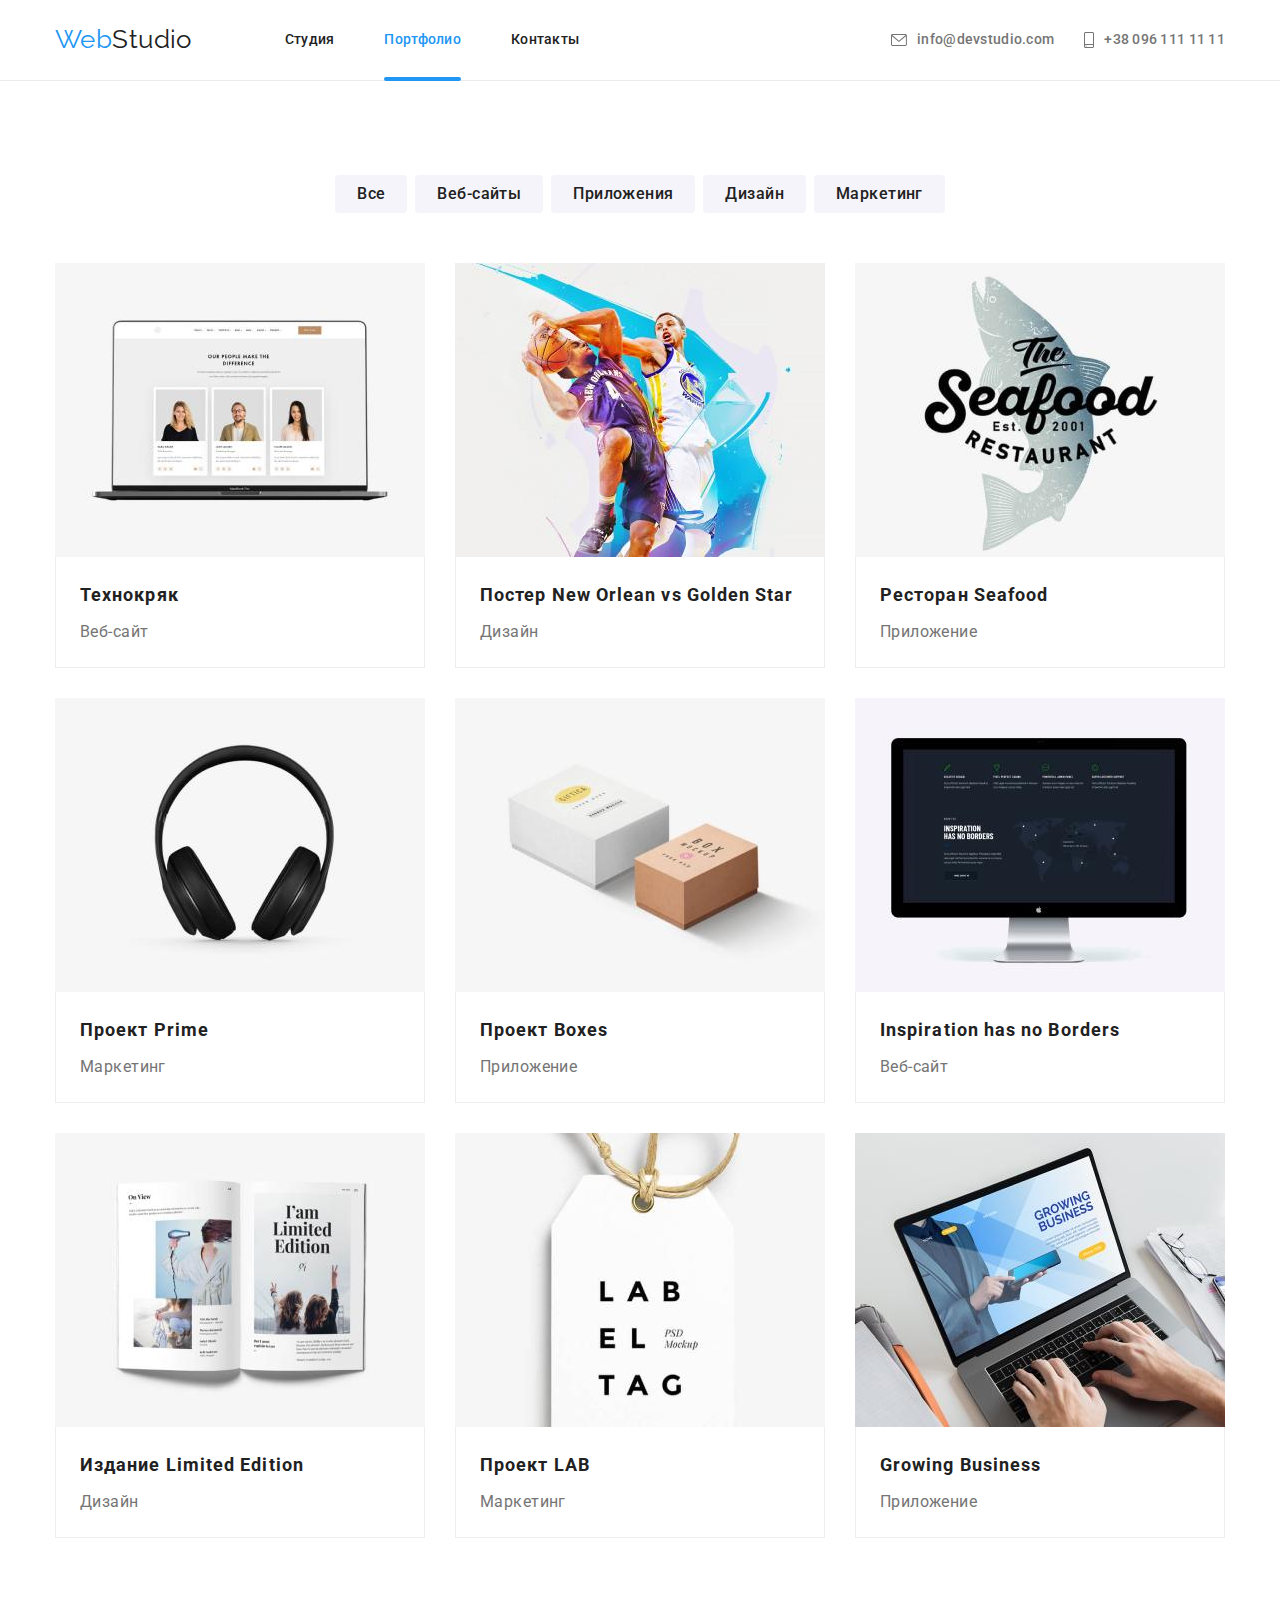
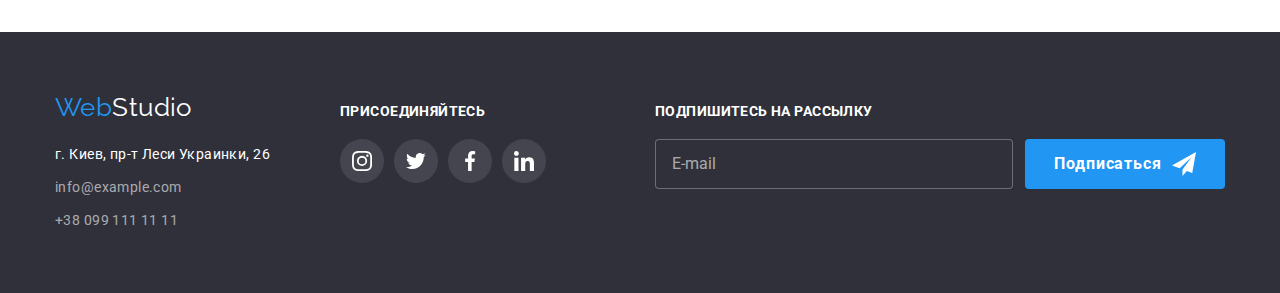
==== portfolio.html @ 488ecf68 "додає файли" ====
<!DOCTYPE html>
<html lang="ru">
<head>
	<meta charset="UTF-8">
	<meta http-equiv="X-UA-Compatible" content="IE=edge">
	<meta name="viewport" content="width=device-width, initial-scale=1.0">
	<title>Портфолио</title>
	<link rel="preconnect" href="https://fonts.gstatic.com">
	<link href="https://fonts.googleapis.com/css2?family=Raleway:wght@700&family=Roboto:wght@400;500;700;900&display=swap"
		rel="stylesheet">
	<link rel="stylesheet" href="https://cdnjs.cloudflare.com/ajax/libs/modern-normalize/1.0.0/modern-normalize.min.css">
	<link rel="stylesheet" href="css/main.min.css">
</head>
<body>
	<!--Хедер-->
	<header class="page-header">
		<div class="page-header__content container">
			<nav class="site-nav">
				<a class="logo site-nav__logo" href="./index.html"><span class="logo--accent">Web</span>Studio</a>
				<ul class="site-nav__list">
					<li class="site-nav__list-item">
						<a class="page-header__link  site-nav__link " href="./index.html">Студия</a>
					</li>
					<li class="site-nav__list-item">
						<a class="page-header__link  site-nav__link site-nav__link--current" href="./portfolio.html">Портфолио</a>
					</li>
					<li class="site-nav__list-item">
						<a class="page-header__link  site-nav__link" href="#">Контакты</a>
					</li>
				</ul>
			</nav>
			<ul class="auth-nav">
				<li class="auth-nav__item">
					<a class="page-header__link auth-nav__link" href="mailto:info@devstudio.com">
						<svg class="icon auth-nav__icon" width="16" height="12">
							<use href="./img/icons.svg#icon-envelope"></use>
						</svg>
						info@devstudio.com
					</a>
				</li>
				<li class="auth-nav__item">
					<a class="page-header__link auth-nav__link" href="tel:+380961111111">
						<svg class="icon auth-nav__icon" width="10" height="16">
							<use href="./img/icons.svg#icon-smartphone"></use>
						</svg>
						+38 096 111 11 11</a>
				</li>
			</ul>
		</div>
	</header>
	<!--Основной контент-->
	<main >
		<section class="portfolio-section section ">
			<div class="portfolio-section__content container">
				<h1 class="visually-hidden">Портфолио</h1>
				<h2 class="visually-hidden">Список проектов</h2>
				<!--Фильтры Портфолио-->
				<ul class="filters-list">
					<li class="filters-list__item"><button class="button filters-list__button" type="button">Все</button></li>
					<li class="filters-list__item"><button class="button filters-list__button" type="button">Веб-сайты</button></li>
					<li class="filters-list__item"><button class="button filters-list__button" type="button">Приложения</button></li>
					<li class="filters-list__item"><button class="button filters-list__button" type="button">Дизайн</button></li>
					<li class="filters-list__item"><button class="button filters-list__button" type="button">Маркетинг</button></li>
				</ul>
				<!--Список проектов-->
				<ul class="section__list projects-list">
					<li class="section__list-item projects-list__item">
						<a class="projects-list__link" href="#">
							<div class="projects-list__thumb">
								<p class="projects-list__description is-hidden ">
									Технокряк это современная площадка распространения коронавируса. Компании используют эту платформу для цифрового
									шпионажа и атак на защищённые сервера конкурентов.
								</p>
								<img src="img/project1.jpg" alt="Веб-сайт Технокряк" width="370">
							</div>
							<div class="projects-list__content">
								<h3 class="projects-list__title">Технокряк</h3>
								<p class="projects-list__text">Веб-сайт</p>
							</div>
						</a>
					</li>
					<li class="section__list-item projects-list__item">
						<a class="projects-list__link" href="#">
							<div class="projects-list__thumb">
								<p class="projects-list__description is-hidden">
									Технокряк это современная площадка распространения коронавируса. Компании используют эту платформу для цифрового
									шпионажа и атак на защищённые сервера конкурентов.
								</p>
								<img src="img/project2.jpg" alt="Постер New Orlean vs Golden Star" width="370">
							</div>
							<div class="projects-list__content">
								<h3 class="projects-list__title">Постер New Orlean vs Golden Star</h3>
								<p class="projects-list__text">Дизайн</p>
							</div>
						</a>
					</li>
					<li class="section__list-item projects-list__item">
						<a class="projects-list__link" href="#">
							<div class="projects-list__thumb">
								<p class="projects-list__description is-hidden">
									Технокряк это современная площадка распространения коронавируса. Компании используют эту платформу для цифрового
									шпионажа и атак на защищённые сервера конкурентов.
								</p>
								<img src="img/project3.jpg" alt="Приложение Ресторан Seafood" width="370">
							</div>
							<div class="projects-list__content">
								<h3 class="projects-list__title">Ресторан Seafood</h3>
								<p class="projects-list__text">Приложение</p>
							</div>
						</a>
					</li>
					<li class="section__list-item projects-list__item">
						<a class="projects-list__link" href="#">
							<div class="projects-list__thumb">
								<p class="projects-list__description is-hidden">
									Технокряк это современная площадка распространения коронавируса. Компании используют эту платформу для цифрового
									шпионажа и атак на защищённые сервера конкурентов.
								</p>
								<img src="img/project4.jpg" alt="Проект Prime" width="370">
							</div>
							<div class="projects-list__content">
								<h3 class="projects-list__title">Проект Prime</h3>
								<p class="projects-list__text">Маркетинг</p>
							</div>
						</a>
					</li>
					<li class="section__list-item projects-list__item">
						<a class="projects-list__link" href="#">
							<div class="projects-list__thumb">
								<p class="projects-list__description is-hidden">
									Технокряк это современная площадка распространения коронавируса. Компании используют эту платформу для цифрового
									шпионажа и атак на защищённые сервера конкурентов.
								</p>
								<img src="img/project5.jpg" alt="Проект Boxes" width="370">
							</div>
							<div class="projects-list__content">
								<h3 class="projects-list__title">Проект Boxes</h3>
								<p class="projects-list__text">Приложение</p>
							</div>
						</a>
					</li>
					<li class="section__list-item projects-list__item">
						<a class="projects-list__link" href="#">
							<div class="projects-list__thumb">
								<p class="projects-list__description is-hidden">
									Технокряк это современная площадка распространения коронавируса. Компании используют эту платформу для цифрового
									шпионажа и атак на защищённые сервера конкурентов.
								</p>
								<img src="img/project6.jpg" alt="Веб-сайт Inspiration has no Borders" width="370">
							</div>
							<div class="projects-list__content">
								<h3 class="projects-list__title">Inspiration has no Borders</h3>
								<p class="projects-list__text">Веб-сайт</p>
							</div>
						</a>
					</li>
					<li class="section__list-item projects-list__item">
						<a class="projects-list__link" href="#">
							<div class="projects-list__thumb">
								<p class="projects-list__description is-hidden">
									Технокряк это современная площадка распространения коронавируса. Компании используют эту платформу для цифрового
									шпионажа и атак на защищённые сервера конкурентов.
								</p>
								<img src="img/project7.jpg" alt="Издание Limited Edition" width="370">
							</div>
							<div class="projects-list__content">
								<h3 class="projects-list__title">Издание Limited Edition</h3>
								<p class="projects-list__text">Дизайн</p>
							</div>
						</a>
					</li>
					<li class="section__list-item projects-list__item">
						<a class="projects-list__link" href="#">
							<div class="projects-list__thumb">
								<p class="projects-list__description is-hidden">
									Технокряк это современная площадка распространения коронавируса. Компании используют эту платформу для цифрового
									шпионажа и атак на защищённые сервера конкурентов.
								</p>
								<img src="img/project8.jpg" alt="Проект LAB" width="370">
							</div>
							<div class="projects-list__content">
								<h3 class="projects-list__title">Проект LAB</h3>
								<p class="projects-list__text">Маркетинг</p>
							</div>
						</a>
					</li>
					<li class="section__list-item projects-list__item">
						<a class="projects-list__link" href="#">
							<div class="projects-list__thumb">
								<p class="projects-list__description is-hidden">
									Технокряк это современная площадка распространения коронавируса. Компании используют эту платформу для цифрового
									шпионажа и атак на защищённые сервера конкурентов.
								</p>
								<img src="img/project9.jpg" alt="Приложение Growing Business" width="370">
							</div>
							<div class="projects-list__content">
								<h3 class="projects-list__title">Growing Business</h3>
								<p class="projects-list__text">Приложение</p>
							</div>
						</a>
					</li>
				</ul>
			</div>
		</section>
	</main>
	<!--Футер-->
	<footer class="page-footer ">
		<div class="page-footer__content container">
			<div class="page-footer__contacts">
				<a class="logo page-footer__logo" href="./index.html"><span class="logo--accent">Web</span>Studio</a>
				<address class="address">
					<ul class="address__list">
						<li class="address__list-item"><a class="page-footer__link address__link"
								href="https://goo.gl/maps/2V8yb2ejKsfxSLG17" target="_blank" rel="noreferrer noopener">г. Киев, пр-т Леси
								Украинки, 26</a> </li>
						<li class="address__list-item">
							<a class="page-footer__link" href="mailto:info@example.com">info@example.com</a>
						</li>
						<li class="address__list-item">
							<a class="page-footer__link" href="tel:+380991111111">+38 099 111 11 11</a>
						</li>
					</ul>
				</address>
			</div>
			<div class=" page-footer__accounts">
				<p class="page-footer__accounts-text">присоединяйтесь</p>
				<ul class="page-footer__accounts-list accounts-list">
					<li class="accounts-list__item"><a class="link accounts-list__link page-footer__accounts-link" href="#">
							<svg class="icon" width="20" height="20">
								<use href="./img/icons.svg#icon-instagram"></use>
							</svg>
						</a></li>
					<li class="accounts-list__item"><a class="link accounts-list__link page-footer__accounts-link" href="#">
							<svg class="icon" width="20" height="20">
								<use href="./img/icons.svg#icon-twitter"></use>
							</svg>
						</a></li>
					<li class="accounts-list__item"><a class="link accounts-list__link page-footer__accounts-link" href="#">
							<svg class="icon" width="20" height="20">
								<use href="./img/icons.svg#icon-facebook"></use>
							</svg>
						</a></li>
					<li class="accounts-list__item"><a class="link accounts-list__link page-footer__accounts-link" href="#">
							<svg class="icon" width="20" height="20">
								<use href="./img/icons.svg#icon-linkedin"></use>
							</svg>
						</a></li>
				</ul>
			</div>
	
			<form class="page-footer__form form-subscription">
				<p class="form-subscription__text">Подпишитесь на рассылку</p>
				<div class="form-subscription__thumb">
					<label class="form-subscription__label">
						<input type="email" class="form-subscription__input" name="email" placeholder="E-mail">
					</label>
					<button class="button button-primary form-subscription__button" type="submit">Подписаться
						<svg class="form-subscription__icon" width="24" height="24">
							<use href="./img/icons.svg#icon-send"></use>
						</svg>
					</button>
				</div>
			</form>
	
		</div>
	</footer>
</body>
</html>
---- css/main.min.css ----
h1,h2,h3,h4,h5,h6,ul,p{margin:0;padding:0}a{text-decoration:none}ul{list-style:none}body{background-color:#fff;font-family:"Roboto",sans-serif;font-size:14px;color:#757575;letter-spacing:0.03em}img{display:block;max-width:100%;height:auto}.visually-hidden{position:absolute;width:1px;height:1px;margin:-1px;border:0;padding:0;white-space:nowrap;-webkit-clip-path:inset(100%);clip-path:inset(100%);clip:rect(0 0 0 0);overflow:hidden}.is-hidden{visibility:hidden;opacity:0;pointer-events:none}.container{width:1200px;margin-right:auto;margin-left:auto;padding-right:15px;padding-left:15px}.logo{font-family:"Raleway",sans-serif;font-size:26px;line-height:1.19;-webkit-transition:color 250ms cubic-bezier(0.4, 0, 0.2, 1);transition:color 250ms cubic-bezier(0.4, 0, 0.2, 1)}.logo:hover,.logo:focus{color:#2196f3}.logo--accent{color:#2196f3}.button{border:transparent;border-radius:4px;font-family:inherit;text-align:center;cursor:pointer;-webkit-transition-property:background-color, color, -webkit-box-shadow;transition-property:background-color, color, -webkit-box-shadow;transition-property:background-color, color, box-shadow;transition-property:background-color, color, box-shadow, -webkit-box-shadow;-webkit-transition-duration:250ms;transition-duration:250ms;-webkit-transition-timing-function:cubic-bezier(0.4, 0, 0.2, 1);transition-timing-function:cubic-bezier(0.4, 0, 0.2, 1)}.button-primary{width:200px;padding:10px;font-weight:700;font-size:16px;line-height:1.875;background-color:#2196f3;letter-spacing:0.06em;color:#fff}.button-primary:hover,.button-primary:focus{background-color:#188ce8}.section{padding-top:94px;padding-bottom:94px}.section__title{margin-bottom:50px;font-size:36px;line-height:1.17;text-align:center;color:#212121}.section__list{display:-webkit-box;display:-ms-flexbox;display:flex;-ms-flex-wrap:wrap;flex-wrap:wrap;margin-left:calc(-1 * 30px);margin-top:calc(-1 * 30px)}.section__list-item{margin-left:30px;margin-top:30px}.feature-section__list-item,.team-section__list-item{-ms-flex-preferred-size:calc(100% / 4 - 30px);flex-basis:calc(100% / 4 - 30px)}.work-section__list-item,.projects-list__item{-ms-flex-preferred-size:calc(100% / 3 - 30px);flex-basis:calc(100% / 3 - 30px)}.clients-section__list-item{-ms-flex-preferred-size:calc(100% / 6 - 30px);flex-basis:calc(100% / 6 - 30px)}.accounts-list{display:-webkit-box;display:-ms-flexbox;display:flex}.accounts-list__link{display:-webkit-box;display:-ms-flexbox;display:flex;-webkit-box-pack:center;-ms-flex-pack:center;justify-content:center;-webkit-box-align:center;-ms-flex-align:center;align-items:center;width:44px;height:44px;border-radius:50%;fill:#afb1b8;-webkit-transition-property:background-color, fill;transition-property:background-color, fill;-webkit-transition-duration:250ms;transition-duration:250ms;-webkit-transition-timing-function:cubic-bezier(0.4, 0, 0.2, 1);transition-timing-function:cubic-bezier(0.4, 0, 0.2, 1)}.accounts-list__link:hover,.accounts-list__link:focus{background-color:#2196f3;fill:#fff}.accounts-list__item:not(:first-child){margin-left:10px}.page-header{border-bottom:1px solid #ececec}.page-header__content{display:-webkit-box;display:-ms-flexbox;display:flex;-webkit-box-align:center;-ms-flex-align:center;align-items:center}.page-header__link{display:block;padding-top:32px;padding-bottom:32px;font-weight:500;line-height:1.14;letter-spacing:0.02em;-webkit-transition-property:color, fill;transition-property:color, fill;-webkit-transition-duration:250ms;transition-duration:250ms;-webkit-transition-timing-function:cubic-bezier(0.4, 0, 0.2, 1);transition-timing-function:cubic-bezier(0.4, 0, 0.2, 1)}.page-header__link:hover,.page-header__link:focus{color:#2196f3}.site-nav{display:-webkit-box;display:-ms-flexbox;display:flex}.site-nav__logo{padding-top:24px;padding-bottom:25px}.site-nav__list{margin-left:93px;display:-webkit-box;display:-ms-flexbox;display:flex}.site-nav__list-item:not(:first-child){margin-left:50px}.site-nav__logo,.site-nav__link{color:#212121}.site-nav__link--current{position:relative;color:#2196f3}.site-nav__link--current::after{position:absolute;bottom:-1px;left:0;content:'';width:100%;height:4px;background-color:#2196f3;border-radius:4px}.auth-nav{margin-left:auto;display:-webkit-box;display:-ms-flexbox;display:flex}.auth-nav__item:not(:first-child){margin-left:30px}.auth-nav__link{color:inherit;display:-webkit-box;display:-ms-flexbox;display:flex;-webkit-box-align:center;-ms-flex-align:center;align-items:center;fill:currentColor}.auth-nav__link:hover{fill:#2196f3}.auth-nav__icon{margin-right:10px}.page-footer{padding-top:60px;padding-bottom:60px;background-color:#2f303a}.page-footer__content{display:-webkit-box;display:-ms-flexbox;display:flex;-webkit-box-align:baseline;-ms-flex-align:baseline;align-items:baseline}.page-footer__logo{display:block;margin-bottom:20px}.page-footer__link{line-height:1.71;color:rgba(255,255,255,0.6);-webkit-transition:color 250ms cubic-bezier(0.4, 0, 0.2, 1);transition:color 250ms cubic-bezier(0.4, 0, 0.2, 1)}.page-footer__link:hover,.page-footer__link:focus{color:#2196f3}address{font-style:normal}.address__list-item:not(:last-child){margin-bottom:9px}.page-footer__accounts{margin-left:70px}.page-footer__accounts-link{background-color:rgba(255,255,255,0.1);fill:#fff}.page-footer__accounts-text,.form-subscription__text{margin-bottom:20px;color:#212121;font-weight:700;text-transform:uppercase}.page-footer__form{margin-left:auto}.page-footer__logo,.address__link,.page-footer__accounts-text,.form-subscription__text{color:#fff}.form-subscription__thumb{display:-webkit-box;display:-ms-flexbox;display:flex}.form-subscription__input{height:50px;width:358px;padding:15px 16px;color:#fff;background-color:#2f303a;border:1px solid rgba(255,255,255,0.3);border-radius:4px}.form-subscription__input::-webkit-input-placeholder{font-size:16px;line-height:1.25;color:rgba(255,255,255,0.6)}.form-subscription__input:-ms-input-placeholder{font-size:16px;line-height:1.25;color:rgba(255,255,255,0.6)}.form-subscription__input::-ms-input-placeholder{font-size:16px;line-height:1.25;color:rgba(255,255,255,0.6)}.form-subscription__input::placeholder{font-size:16px;line-height:1.25;color:rgba(255,255,255,0.6)}.form-subscription__button{display:-webkit-box;display:-ms-flexbox;display:flex;-webkit-box-pack:center;-ms-flex-pack:center;justify-content:center;-webkit-box-align:center;-ms-flex-align:center;align-items:center;margin-left:12px}.form-subscription__icon{margin-left:10px}.backdrop{position:fixed;top:0;left:0;width:100%;height:100%;background-color:rgba(0,0,0,0.2);opacity:1;visibility:visible;-webkit-transition:opacity 250ms cubic-bezier(0.4, 0, 0.2, 1),visibility 250ms cubic-bezier(0.4, 0, 0.2, 1);transition:opacity 250ms cubic-bezier(0.4, 0, 0.2, 1),visibility 250ms cubic-bezier(0.4, 0, 0.2, 1)}.backdrop.is-hidden{visibility:hidden;opacity:0}.hero{max-width:1600px;height:600px;margin-right:auto;margin-left:auto;background-color:#2f303a;background-image:-webkit-gradient(linear,left top, left bottom,from(rgba(47,48,58,0.4)),to(rgba(47,48,58,0.4))),url("../img/hero-bcg.jpg");background-image:linear-gradient(rgba(47,48,58,0.4) 0%,rgba(47,48,58,0.4) 100%),url("../img/hero-bcg.jpg");background-repeat:no-repeat;background-size:cover;background-position:center}.hero__content{padding-top:200px;padding-bottom:200px;text-align:center}.hero__title{margin-bottom:30px;font-weight:900;font-size:44px;line-height:1.36;text-transform:uppercase;letter-spacing:0.06em;color:#fff}.feature-section{padding-bottom:47px}.feature-section__list-title{font-size:inherit;line-height:1.14;margin-bottom:10px;color:#212121;text-transform:uppercase}.feature-section__list-text{line-height:1.71}.feature-section__icon-container{display:-webkit-box;display:-ms-flexbox;display:flex;-webkit-box-pack:center;-ms-flex-pack:center;justify-content:center;-webkit-box-align:center;-ms-flex-align:center;align-items:center;height:120px;width:100%;margin-bottom:30px;background-color:#f5f4fa}.work-section{padding-top:47px}.work-section__list-item-thumb{position:relative}.work-section__list-item-title-thumb{position:absolute;bottom:0;right:0;width:100%;height:70px;display:-webkit-box;display:-ms-flexbox;display:flex;-webkit-box-pack:center;-ms-flex-pack:center;justify-content:center;-webkit-box-align:center;-ms-flex-align:center;align-items:center;background-color:rgba(47,48,58,0.8)}.work-section__list-item-title{font-size:inherit;line-height:0.875;color:#fff;text-align:center;text-transform:uppercase}.team-section{background-color:#f5f4fa}.team-section__list-item{background-color:#fff;-webkit-box-shadow:0px 1px 3px rgba(0,0,0,0.12),0px 1px 1px rgba(0,0,0,0.14),0px 2px 1px rgba(0,0,0,0.2);box-shadow:0px 1px 3px rgba(0,0,0,0.12),0px 1px 1px rgba(0,0,0,0.14),0px 2px 1px rgba(0,0,0,0.2);border-radius:0px 0px 4px 4px}.team-section__list-item-content{padding-top:30px;padding-bottom:30px;padding-left:32px;padding-right:32px}.team-section__list-item-title,.team-section__list-item-text{font-size:16px;line-height:1.19;text-align:center}.team-section__list-item-title{margin-bottom:10px;font-weight:500;color:#212121}.team-section__list-item-text{margin-bottom:16px}.clients-section__link{display:-webkit-box;display:-ms-flexbox;display:flex;-webkit-box-pack:center;-ms-flex-pack:center;justify-content:center;-webkit-box-align:center;-ms-flex-align:center;align-items:center;height:92px;width:100%;border:1px solid #afb1b8;border-radius:4px;fill:#afb1b8;-webkit-transition-property:fill, border-color;transition-property:fill, border-color;-webkit-transition-duration:250ms;transition-duration:250ms;-webkit-transition-timing-function:cubic-bezier(0.4, 0, 0.2, 1);transition-timing-function:cubic-bezier(0.4, 0, 0.2, 1)}.clients-section__link:hover,.clients-section__link:focus{fill:#2196f3;border-color:#2196f3}.modal{position:absolute;top:50%;left:50%;min-height:581px;min-width:528px;padding:40px;background:#fff;-webkit-box-shadow:0px 1px 3px rgba(0,0,0,0.12),0px 1px 1px rgba(0,0,0,0.14),0px 2px 1px rgba(0,0,0,0.2);box-shadow:0px 1px 3px rgba(0,0,0,0.12),0px 1px 1px rgba(0,0,0,0.14),0px 2px 1px rgba(0,0,0,0.2);border-radius:4px;-webkit-transform:translate(-50%, -50%) scale(1);transform:translate(-50%, -50%) scale(1);-webkit-transition:-webkit-transform 250ms cubic-bezier(0.4, 0, 0.2, 1) 250ms;transition:-webkit-transform 250ms cubic-bezier(0.4, 0, 0.2, 1) 250ms;transition:transform 250ms cubic-bezier(0.4, 0, 0.2, 1) 250ms;transition:transform 250ms cubic-bezier(0.4, 0, 0.2, 1) 250ms, -webkit-transform 250ms cubic-bezier(0.4, 0, 0.2, 1) 250ms}.backdrop.is-hidden .modal{-webkit-transform:translate(-50%, -50%) scale(0.95);transform:translate(-50%, -50%) scale(0.95)}.modal__close-button{position:absolute;top:8px;right:8px;width:30px;height:30px;display:-webkit-box;display:-ms-flexbox;display:flex;-webkit-box-pack:center;-ms-flex-pack:center;justify-content:center;-webkit-box-align:center;-ms-flex-align:center;align-items:center;fill:currentColor;background-color:#fff;border-radius:50%;border:1px solid rgba(0,0,0,0.1);cursor:pointer;-webkit-transition:fill 250ms cubic-bezier(0.4, 0, 0.2, 1);transition:fill 250ms cubic-bezier(0.4, 0, 0.2, 1)}.modal__close-button:hover{fill:#2196f3}.modal__form,.form-request__thumb,.form-request__field{display:-webkit-box;display:-ms-flexbox;display:flex;-webkit-box-orient:vertical;-webkit-box-direction:normal;-ms-flex-direction:column;flex-direction:column}.form-request__title{margin-bottom:12px;font-size:20px;line-height:1.15;text-align:center;color:#212121}.form-request__field{margin-bottom:10px}.form-request__label,.form-request__textarea::-webkit-input-placeholder{font-size:12px;line-height:1.17;letter-spacing:0.01em}.form-request__label,.form-request__textarea:-ms-input-placeholder{font-size:12px;line-height:1.17;letter-spacing:0.01em}.form-request__label,.form-request__textarea::-ms-input-placeholder{font-size:12px;line-height:1.17;letter-spacing:0.01em}.form-request__label,.form-request__textarea::placeholder{font-size:12px;line-height:1.17;letter-spacing:0.01em}.form-request__label{margin-bottom:4px}.form-request__thumb{margin-bottom:20px}.form-request__input{height:40px;width:100%;padding:12px 42px}.form-request__input-area{border:1px solid rgba(33,33,33,0.2);border-radius:4px;cursor:pointer;-webkit-transition:border-color 250ms cubic-bezier(0.4, 0, 0.2, 1);transition:border-color 250ms cubic-bezier(0.4, 0, 0.2, 1)}.form-request__input-area:focus{border-color:#2196f3;outline:none}.form-request__input-thumb{position:relative}.form-request__input-icon{position:absolute;top:11px;left:12px;fill:#000;-webkit-transition:fill 250ms cubic-bezier(0.4, 0, 0.2, 1);transition:fill 250ms cubic-bezier(0.4, 0, 0.2, 1)}.form-request__input-area:focus+.form-request__input-icon{fill:#2196f3}.form-request__textarea{resize:none;height:120px;padding:12px 16px;overflow:auto}.form-request__textarea::-webkit-input-placeholder{color:rgba(117,117,117,0.5)}.form-request__textarea:-ms-input-placeholder{color:rgba(117,117,117,0.5)}.form-request__textarea::-ms-input-placeholder{color:rgba(117,117,117,0.5)}.form-request__textarea::placeholder{color:rgba(117,117,117,0.5)}.form-request__checkbox-thumb{padding-left:12px;margin-bottom:30px}.form-request__checkbox-lable{display:-webkit-box;display:-ms-flexbox;display:flex;-webkit-box-align:center;-ms-flex-align:center;align-items:center;line-height:1.71;cursor:pointer}.form-request__checkbox-link{color:#2196f3;text-decoration:underline}.form-request__checkbox-icon-thumb{position:relative;width:16px;height:15px;margin-right:7px;border:2px solid #212121;border-radius:2px;fill:transparent;-webkit-transition:border-color 250ms cubic-bezier(0.4, 0, 0.2, 1),background-color 250ms cubic-bezier(0.4, 0, 0.2, 1),fill 250ms cubic-bezier(0.4, 0, 0.2, 1);transition:border-color 250ms cubic-bezier(0.4, 0, 0.2, 1),background-color 250ms cubic-bezier(0.4, 0, 0.2, 1),fill 250ms cubic-bezier(0.4, 0, 0.2, 1)}.form-request__checkbox:focus ~ .form-request__checkbox-icon-thumb{border-color:#2196f3}.form-request__checkbox:checked ~ .form-request__checkbox-icon-thumb{border-color:#2196f3;background-color:#2196f3;fill:#fff}.form-request__checkbox-icon{position:absolute;top:-2px;left:-2px}.form-request__button{-webkit-box-shadow:0px 4px 4px rgba(0,0,0,0.15);box-shadow:0px 4px 4px rgba(0,0,0,0.15);-ms-flex-item-align:center;-ms-grid-row-align:center;align-self:center}.filters-list{display:-webkit-box;display:-ms-flexbox;display:flex;-webkit-box-pack:center;-ms-flex-pack:center;justify-content:center;margin-bottom:50px}.filters-list__item:not(:last-child){margin-right:8px}.filters-list__button{padding:6px 22px;color:#212121;letter-spacing:inherit;background-color:#f5f4fa;font-weight:500;font-size:16px;line-height:1.63}.filters-list__button:hover,.filters-list__button:focus{-webkit-box-shadow:0px 3px 1px rgba(0,0,0,0.1),0px 1px 2px rgba(0,0,0,0.08),0px 2px 2px rgba(0,0,0,0.12);box-shadow:0px 3px 1px rgba(0,0,0,0.1),0px 1px 2px rgba(0,0,0,0.08),0px 2px 2px rgba(0,0,0,0.12);background-color:#2196f3;color:#fff}.projects-list__content{padding-top:20px;padding-bottom:20px;padding-left:24px;border-bottom:1px solid #eee;border-left:1px solid #eee;border-right:1px solid #eee}.projects-list__thumb{position:relative;overflow:hidden}.projects-list__description{position:absolute;top:0;right:0;width:100%;height:100%;padding-right:24px;padding-left:24px;padding-top:63px;font-size:18px;line-height:1.56;color:#fff;background-color:rgba(33,150,243,0.9);-webkit-transform:translateY(100%);transform:translateY(100%);-webkit-transition-property:opacity, visibility, -webkit-transform;transition-property:opacity, visibility, -webkit-transform;transition-property:transform, opacity, visibility;transition-property:transform, opacity, visibility, -webkit-transform;-webkit-transition-duration:250ms;transition-duration:250ms;-webkit-transition-timing-function:cubic-bezier(0.4, 0, 0.2, 1);transition-timing-function:cubic-bezier(0.4, 0, 0.2, 1)}.projects-list__link:hover .projects-list__description,.projects-list__link:focus .projects-list__description{visibility:visible;opacity:1;-webkit-transform:translateY(0%);transform:translateY(0%)}.projects-list__link{display:block;color:inherit;-webkit-transition:-webkit-box-shadow 250ms cubic-bezier(0.4, 0, 0.2, 1);transition:-webkit-box-shadow 250ms cubic-bezier(0.4, 0, 0.2, 1);transition:box-shadow 250ms cubic-bezier(0.4, 0, 0.2, 1);transition:box-shadow 250ms cubic-bezier(0.4, 0, 0.2, 1), -webkit-box-shadow 250ms cubic-bezier(0.4, 0, 0.2, 1)}.projects-list__link:hover,.projects-list__link:focus{-webkit-box-shadow:0px 1px 1px rgba(0,0,0,0.12),0px 4px 4px rgba(0,0,0,0.06),1px 4px 6px rgba(0,0,0,0.16);box-shadow:0px 1px 1px rgba(0,0,0,0.12),0px 4px 4px rgba(0,0,0,0.06),1px 4px 6px rgba(0,0,0,0.16)}.projects-list__title{margin-bottom:4px;font-size:18px;line-height:2;color:#212121;letter-spacing:0.06em}.projects-list__text{font-size:16px;line-height:1.88}
/*# sourceMappingURL=main.min.css.map */
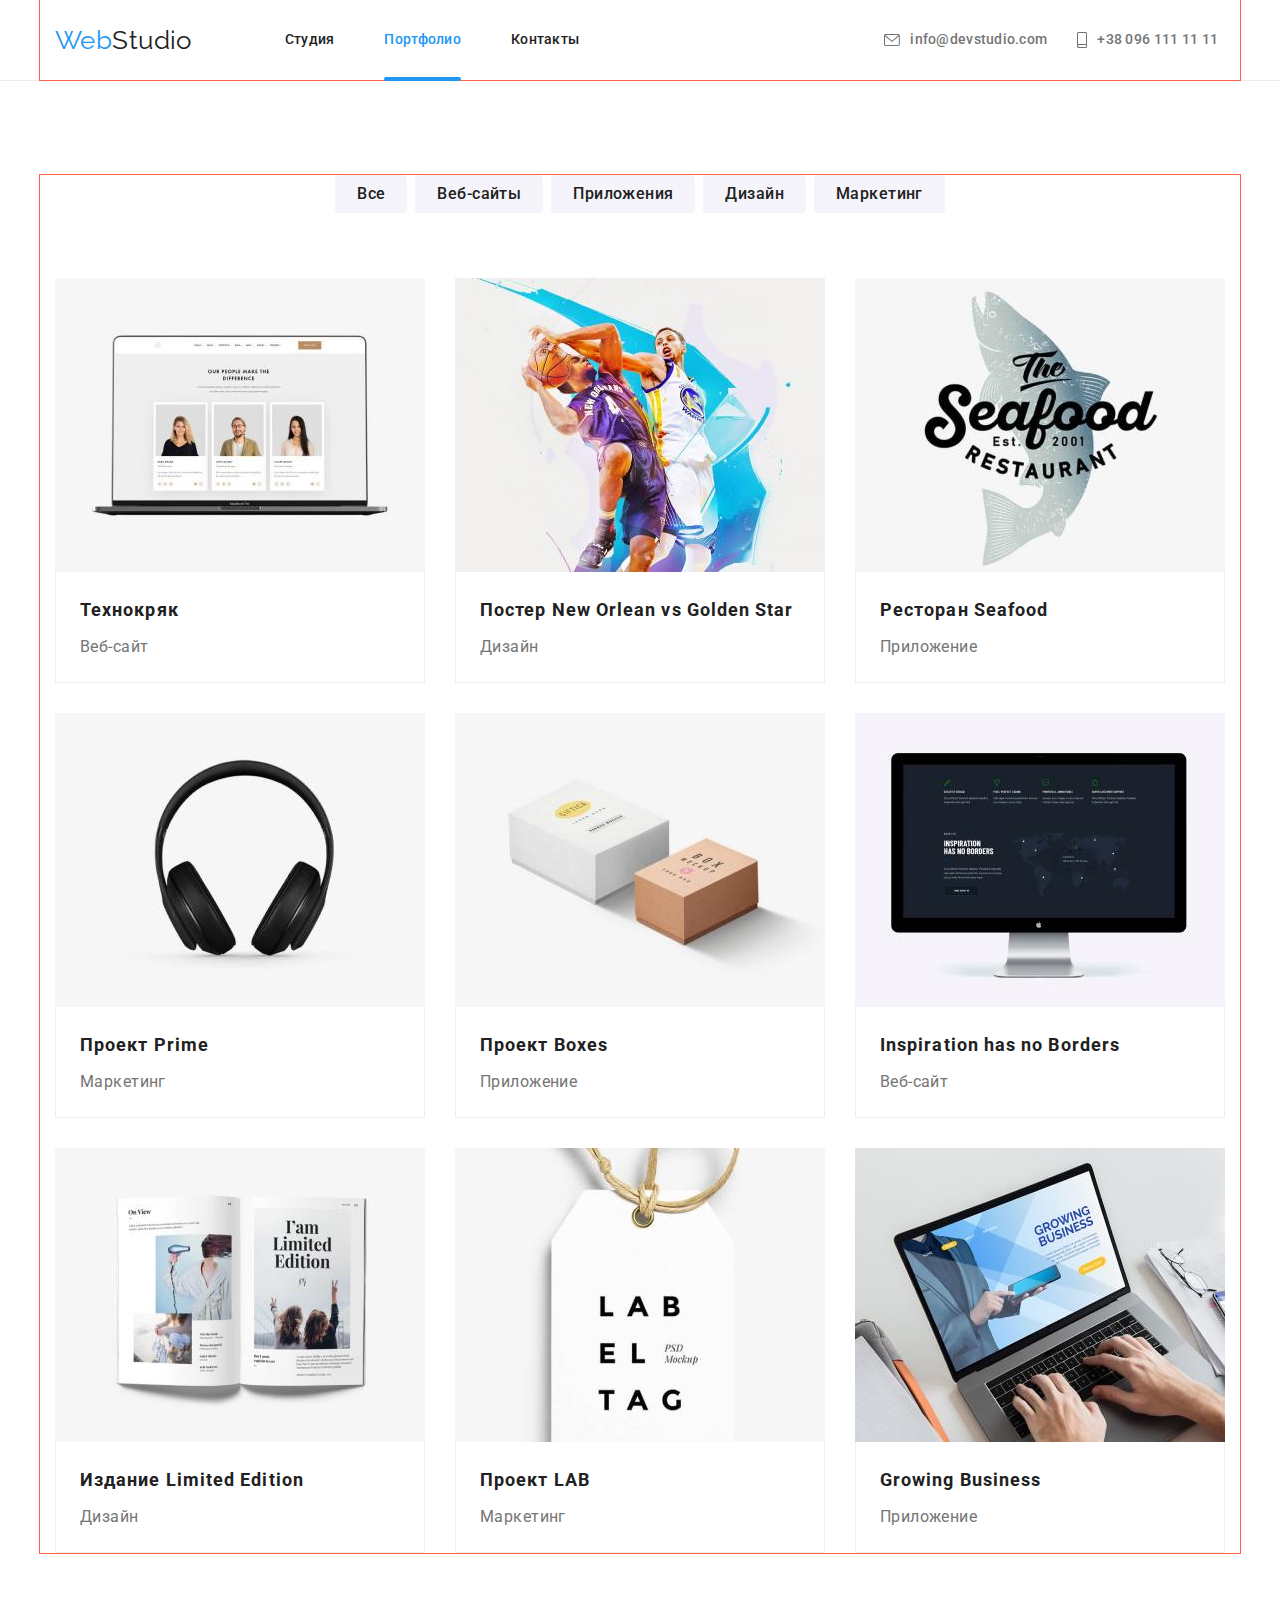
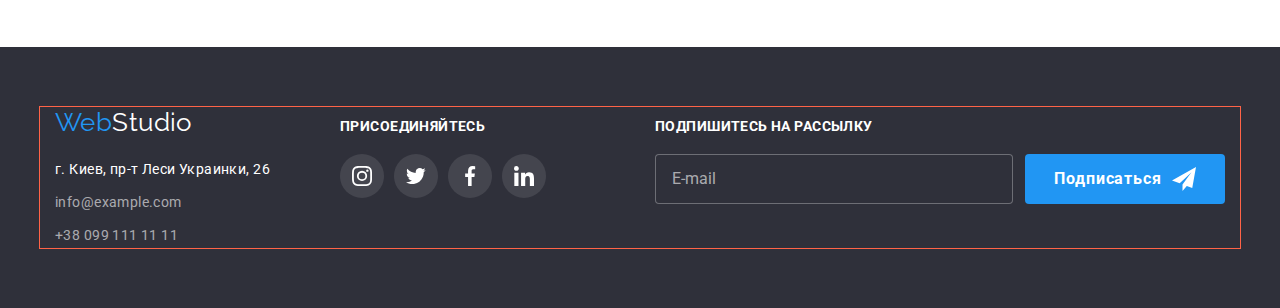
==== commit 17ecf540: "редагує файли" ====
--- a/portfolio.html
+++ b/portfolio.html
@@ -13,10 +13,17 @@
 </head>
 <body>
 	<!--Хедер-->
-	<header class="page-header">
-		<div class="page-header__content container">
+<header class="page-header">
+	<div class="page-header__content container">
+		<a class="logo site-nav__logo" href="./index.html"><span class="logo--accent">Web</span>Studio</a>
+		<button class="menu-button" type="button" aria-expanded="false" aria-controls="menu-container" data-menu-button>
+			<svg width="40" height="40" aria-label="Переключатель мобильного меню">
+				<use class="icon-menu" href="./img/icons.svg#icon-menu_40px"></use>
+				<use class="icon-cross" href="./img/icons.svg#icon-close_40px"></use>
+			</svg>
+		</button>
+		<div class="menu-container" id="menu-container" data-menu>
 			<nav class="site-nav">
-				<a class="logo site-nav__logo" href="./index.html"><span class="logo--accent">Web</span>Studio</a>
 				<ul class="site-nav__list">
 					<li class="site-nav__list-item">
 						<a class="page-header__link  site-nav__link " href="./index.html">Студия</a>
@@ -31,7 +38,7 @@
 			</nav>
 			<ul class="auth-nav">
 				<li class="auth-nav__item">
-					<a class="page-header__link auth-nav__link" href="mailto:info@devstudio.com">
+					<a class="page-header__link auth-nav__link mail-link" href="mailto:info@devstudio.com">
 						<svg class="icon auth-nav__icon" width="16" height="12">
 							<use href="./img/icons.svg#icon-envelope"></use>
 						</svg>
@@ -39,15 +46,22 @@
 					</a>
 				</li>
 				<li class="auth-nav__item">
-					<a class="page-header__link auth-nav__link" href="tel:+380961111111">
+					<a class="page-header__link auth-nav__link tel-link" href="tel:+380961111111">
 						<svg class="icon auth-nav__icon" width="10" height="16">
 							<use href="./img/icons.svg#icon-smartphone"></use>
 						</svg>
 						+38 096 111 11 11</a>
 				</li>
 			</ul>
+			<ul class="socials-list">
+				<li class="socials-list__item"><a class="socials-list__link page-header__link" href="#">Instagram</a></li>
+				<li class="socials-list__item"><a class="socials-list__link page-header__link" href="#">Twitter</a></li>
+				<li class="socials-list__item"><a class="socials-list__link page-header__link" href="#">Facebook</a></li>
+				<li class="socials-list__item"><a class="socials-list__link page-header__link" href="#">LinkedIn</a></li>
+			</ul>
 		</div>
-	</header>
+	</div>
+</header>
 	<!--Основной контент-->
 	<main >
 		<section class="portfolio-section section ">
@@ -206,46 +220,49 @@
 	<!--Футер-->
 	<footer class="page-footer ">
 		<div class="page-footer__content container">
-			<div class="page-footer__contacts">
-				<a class="logo page-footer__logo" href="./index.html"><span class="logo--accent">Web</span>Studio</a>
-				<address class="address">
-					<ul class="address__list">
-						<li class="address__list-item"><a class="page-footer__link address__link"
-								href="https://goo.gl/maps/2V8yb2ejKsfxSLG17" target="_blank" rel="noreferrer noopener">г. Киев, пр-т Леси
-								Украинки, 26</a> </li>
-						<li class="address__list-item">
-							<a class="page-footer__link" href="mailto:info@example.com">info@example.com</a>
-						</li>
-						<li class="address__list-item">
-							<a class="page-footer__link" href="tel:+380991111111">+38 099 111 11 11</a>
-						</li>
+			<div class="page-footer__content-thumb">
+				<div class="page-footer__contacts">
+					<a class="logo page-footer__logo" href="./index.html"><span class="logo--accent">Web</span>Studio</a>
+					<address class="address">
+						<ul class="address__list">
+							<li class="address__list-item"><a class="page-footer__link address__link"
+									href="https://goo.gl/maps/2V8yb2ejKsfxSLG17" target="_blank" rel="noreferrer noopener">г. Киев, пр-т
+									Леси
+									Украинки, 26</a> </li>
+							<li class="address__list-item">
+								<a class="page-footer__link" href="mailto:info@example.com">info@example.com</a>
+							</li>
+							<li class="address__list-item">
+								<a class="page-footer__link" href="tel:+380991111111">+38 099 111 11 11</a>
+							</li>
+						</ul>
+					</address>
+				</div>
+				<div class=" page-footer__accounts">
+					<p class="page-footer__accounts-text">присоединяйтесь</p>
+					<ul class="page-footer__accounts-list accounts-list">
+						<li class="accounts-list__item"><a class="link accounts-list__link page-footer__accounts-link" href="#">
+								<svg class="icon" width="20" height="20">
+									<use href="./img/icons.svg#icon-instagram"></use>
+								</svg>
+							</a></li>
+						<li class="accounts-list__item"><a class="link accounts-list__link page-footer__accounts-link" href="#">
+								<svg class="icon" width="20" height="20">
+									<use href="./img/icons.svg#icon-twitter"></use>
+								</svg>
+							</a></li>
+						<li class="accounts-list__item"><a class="link accounts-list__link page-footer__accounts-link" href="#">
+								<svg class="icon" width="20" height="20">
+									<use href="./img/icons.svg#icon-facebook"></use>
+								</svg>
+							</a></li>
+						<li class="accounts-list__item"><a class="link accounts-list__link page-footer__accounts-link" href="#">
+								<svg class="icon" width="20" height="20">
+									<use href="./img/icons.svg#icon-linkedin"></use>
+								</svg>
+							</a></li>
 					</ul>
-				</address>
-			</div>
-			<div class=" page-footer__accounts">
-				<p class="page-footer__accounts-text">присоединяйтесь</p>
-				<ul class="page-footer__accounts-list accounts-list">
-					<li class="accounts-list__item"><a class="link accounts-list__link page-footer__accounts-link" href="#">
-							<svg class="icon" width="20" height="20">
-								<use href="./img/icons.svg#icon-instagram"></use>
-							</svg>
-						</a></li>
-					<li class="accounts-list__item"><a class="link accounts-list__link page-footer__accounts-link" href="#">
-							<svg class="icon" width="20" height="20">
-								<use href="./img/icons.svg#icon-twitter"></use>
-							</svg>
-						</a></li>
-					<li class="accounts-list__item"><a class="link accounts-list__link page-footer__accounts-link" href="#">
-							<svg class="icon" width="20" height="20">
-								<use href="./img/icons.svg#icon-facebook"></use>
-							</svg>
-						</a></li>
-					<li class="accounts-list__item"><a class="link accounts-list__link page-footer__accounts-link" href="#">
-							<svg class="icon" width="20" height="20">
-								<use href="./img/icons.svg#icon-linkedin"></use>
-							</svg>
-						</a></li>
-				</ul>
+				</div>
 			</div>
 	
 			<form class="page-footer__form form-subscription">
@@ -264,5 +281,8 @@
 	
 		</div>
 	</footer>
+
+	
+	<script src="./js/menu-button.js"></script>
 </body>
 </html>
--- a/css/main.min.css
+++ b/css/main.min.css
@@ -1,2 +1,2 @@
-h1,h2,h3,h4,h5,h6,ul,p{margin:0;padding:0}a{text-decoration:none}ul{list-style:none}body{background-color:#fff;font-family:"Roboto",sans-serif;font-size:14px;color:#757575;letter-spacing:0.03em}img{display:block;max-width:100%;height:auto}.visually-hidden{position:absolute;width:1px;height:1px;margin:-1px;border:0;padding:0;white-space:nowrap;-webkit-clip-path:inset(100%);clip-path:inset(100%);clip:rect(0 0 0 0);overflow:hidden}.is-hidden{visibility:hidden;opacity:0;pointer-events:none}.container{width:1200px;margin-right:auto;margin-left:auto;padding-right:15px;padding-left:15px}.logo{font-family:"Raleway",sans-serif;font-size:26px;line-height:1.19;-webkit-transition:color 250ms cubic-bezier(0.4, 0, 0.2, 1);transition:color 250ms cubic-bezier(0.4, 0, 0.2, 1)}.logo:hover,.logo:focus{color:#2196f3}.logo--accent{color:#2196f3}.button{border:transparent;border-radius:4px;font-family:inherit;text-align:center;cursor:pointer;-webkit-transition-property:background-color, color, -webkit-box-shadow;transition-property:background-color, color, -webkit-box-shadow;transition-property:background-color, color, box-shadow;transition-property:background-color, color, box-shadow, -webkit-box-shadow;-webkit-transition-duration:250ms;transition-duration:250ms;-webkit-transition-timing-function:cubic-bezier(0.4, 0, 0.2, 1);transition-timing-function:cubic-bezier(0.4, 0, 0.2, 1)}.button-primary{width:200px;padding:10px;font-weight:700;font-size:16px;line-height:1.875;background-color:#2196f3;letter-spacing:0.06em;color:#fff}.button-primary:hover,.button-primary:focus{background-color:#188ce8}.section{padding-top:94px;padding-bottom:94px}.section__title{margin-bottom:50px;font-size:36px;line-height:1.17;text-align:center;color:#212121}.section__list{display:-webkit-box;display:-ms-flexbox;display:flex;-ms-flex-wrap:wrap;flex-wrap:wrap;margin-left:calc(-1 * 30px);margin-top:calc(-1 * 30px)}.section__list-item{margin-left:30px;margin-top:30px}.feature-section__list-item,.team-section__list-item{-ms-flex-preferred-size:calc(100% / 4 - 30px);flex-basis:calc(100% / 4 - 30px)}.work-section__list-item,.projects-list__item{-ms-flex-preferred-size:calc(100% / 3 - 30px);flex-basis:calc(100% / 3 - 30px)}.clients-section__list-item{-ms-flex-preferred-size:calc(100% / 6 - 30px);flex-basis:calc(100% / 6 - 30px)}.accounts-list{display:-webkit-box;display:-ms-flexbox;display:flex}.accounts-list__link{display:-webkit-box;display:-ms-flexbox;display:flex;-webkit-box-pack:center;-ms-flex-pack:center;justify-content:center;-webkit-box-align:center;-ms-flex-align:center;align-items:center;width:44px;height:44px;border-radius:50%;fill:#afb1b8;-webkit-transition-property:background-color, fill;transition-property:background-color, fill;-webkit-transition-duration:250ms;transition-duration:250ms;-webkit-transition-timing-function:cubic-bezier(0.4, 0, 0.2, 1);transition-timing-function:cubic-bezier(0.4, 0, 0.2, 1)}.accounts-list__link:hover,.accounts-list__link:focus{background-color:#2196f3;fill:#fff}.accounts-list__item:not(:first-child){margin-left:10px}.page-header{border-bottom:1px solid #ececec}.page-header__content{display:-webkit-box;display:-ms-flexbox;display:flex;-webkit-box-align:center;-ms-flex-align:center;align-items:center}.page-header__link{display:block;padding-top:32px;padding-bottom:32px;font-weight:500;line-height:1.14;letter-spacing:0.02em;-webkit-transition-property:color, fill;transition-property:color, fill;-webkit-transition-duration:250ms;transition-duration:250ms;-webkit-transition-timing-function:cubic-bezier(0.4, 0, 0.2, 1);transition-timing-function:cubic-bezier(0.4, 0, 0.2, 1)}.page-header__link:hover,.page-header__link:focus{color:#2196f3}.site-nav{display:-webkit-box;display:-ms-flexbox;display:flex}.site-nav__logo{padding-top:24px;padding-bottom:25px}.site-nav__list{margin-left:93px;display:-webkit-box;display:-ms-flexbox;display:flex}.site-nav__list-item:not(:first-child){margin-left:50px}.site-nav__logo,.site-nav__link{color:#212121}.site-nav__link--current{position:relative;color:#2196f3}.site-nav__link--current::after{position:absolute;bottom:-1px;left:0;content:'';width:100%;height:4px;background-color:#2196f3;border-radius:4px}.auth-nav{margin-left:auto;display:-webkit-box;display:-ms-flexbox;display:flex}.auth-nav__item:not(:first-child){margin-left:30px}.auth-nav__link{color:inherit;display:-webkit-box;display:-ms-flexbox;display:flex;-webkit-box-align:center;-ms-flex-align:center;align-items:center;fill:currentColor}.auth-nav__link:hover{fill:#2196f3}.auth-nav__icon{margin-right:10px}.page-footer{padding-top:60px;padding-bottom:60px;background-color:#2f303a}.page-footer__content{display:-webkit-box;display:-ms-flexbox;display:flex;-webkit-box-align:baseline;-ms-flex-align:baseline;align-items:baseline}.page-footer__logo{display:block;margin-bottom:20px}.page-footer__link{line-height:1.71;color:rgba(255,255,255,0.6);-webkit-transition:color 250ms cubic-bezier(0.4, 0, 0.2, 1);transition:color 250ms cubic-bezier(0.4, 0, 0.2, 1)}.page-footer__link:hover,.page-footer__link:focus{color:#2196f3}address{font-style:normal}.address__list-item:not(:last-child){margin-bottom:9px}.page-footer__accounts{margin-left:70px}.page-footer__accounts-link{background-color:rgba(255,255,255,0.1);fill:#fff}.page-footer__accounts-text,.form-subscription__text{margin-bottom:20px;color:#212121;font-weight:700;text-transform:uppercase}.page-footer__form{margin-left:auto}.page-footer__logo,.address__link,.page-footer__accounts-text,.form-subscription__text{color:#fff}.form-subscription__thumb{display:-webkit-box;display:-ms-flexbox;display:flex}.form-subscription__input{height:50px;width:358px;padding:15px 16px;color:#fff;background-color:#2f303a;border:1px solid rgba(255,255,255,0.3);border-radius:4px}.form-subscription__input::-webkit-input-placeholder{font-size:16px;line-height:1.25;color:rgba(255,255,255,0.6)}.form-subscription__input:-ms-input-placeholder{font-size:16px;line-height:1.25;color:rgba(255,255,255,0.6)}.form-subscription__input::-ms-input-placeholder{font-size:16px;line-height:1.25;color:rgba(255,255,255,0.6)}.form-subscription__input::placeholder{font-size:16px;line-height:1.25;color:rgba(255,255,255,0.6)}.form-subscription__button{display:-webkit-box;display:-ms-flexbox;display:flex;-webkit-box-pack:center;-ms-flex-pack:center;justify-content:center;-webkit-box-align:center;-ms-flex-align:center;align-items:center;margin-left:12px}.form-subscription__icon{margin-left:10px}.backdrop{position:fixed;top:0;left:0;width:100%;height:100%;background-color:rgba(0,0,0,0.2);opacity:1;visibility:visible;-webkit-transition:opacity 250ms cubic-bezier(0.4, 0, 0.2, 1),visibility 250ms cubic-bezier(0.4, 0, 0.2, 1);transition:opacity 250ms cubic-bezier(0.4, 0, 0.2, 1),visibility 250ms cubic-bezier(0.4, 0, 0.2, 1)}.backdrop.is-hidden{visibility:hidden;opacity:0}.hero{max-width:1600px;height:600px;margin-right:auto;margin-left:auto;background-color:#2f303a;background-image:-webkit-gradient(linear,left top, left bottom,from(rgba(47,48,58,0.4)),to(rgba(47,48,58,0.4))),url("../img/hero-bcg.jpg");background-image:linear-gradient(rgba(47,48,58,0.4) 0%,rgba(47,48,58,0.4) 100%),url("../img/hero-bcg.jpg");background-repeat:no-repeat;background-size:cover;background-position:center}.hero__content{padding-top:200px;padding-bottom:200px;text-align:center}.hero__title{margin-bottom:30px;font-weight:900;font-size:44px;line-height:1.36;text-transform:uppercase;letter-spacing:0.06em;color:#fff}.feature-section{padding-bottom:47px}.feature-section__list-title{font-size:inherit;line-height:1.14;margin-bottom:10px;color:#212121;text-transform:uppercase}.feature-section__list-text{line-height:1.71}.feature-section__icon-container{display:-webkit-box;display:-ms-flexbox;display:flex;-webkit-box-pack:center;-ms-flex-pack:center;justify-content:center;-webkit-box-align:center;-ms-flex-align:center;align-items:center;height:120px;width:100%;margin-bottom:30px;background-color:#f5f4fa}.work-section{padding-top:47px}.work-section__list-item-thumb{position:relative}.work-section__list-item-title-thumb{position:absolute;bottom:0;right:0;width:100%;height:70px;display:-webkit-box;display:-ms-flexbox;display:flex;-webkit-box-pack:center;-ms-flex-pack:center;justify-content:center;-webkit-box-align:center;-ms-flex-align:center;align-items:center;background-color:rgba(47,48,58,0.8)}.work-section__list-item-title{font-size:inherit;line-height:0.875;color:#fff;text-align:center;text-transform:uppercase}.team-section{background-color:#f5f4fa}.team-section__list-item{background-color:#fff;-webkit-box-shadow:0px 1px 3px rgba(0,0,0,0.12),0px 1px 1px rgba(0,0,0,0.14),0px 2px 1px rgba(0,0,0,0.2);box-shadow:0px 1px 3px rgba(0,0,0,0.12),0px 1px 1px rgba(0,0,0,0.14),0px 2px 1px rgba(0,0,0,0.2);border-radius:0px 0px 4px 4px}.team-section__list-item-content{padding-top:30px;padding-bottom:30px;padding-left:32px;padding-right:32px}.team-section__list-item-title,.team-section__list-item-text{font-size:16px;line-height:1.19;text-align:center}.team-section__list-item-title{margin-bottom:10px;font-weight:500;color:#212121}.team-section__list-item-text{margin-bottom:16px}.clients-section__link{display:-webkit-box;display:-ms-flexbox;display:flex;-webkit-box-pack:center;-ms-flex-pack:center;justify-content:center;-webkit-box-align:center;-ms-flex-align:center;align-items:center;height:92px;width:100%;border:1px solid #afb1b8;border-radius:4px;fill:#afb1b8;-webkit-transition-property:fill, border-color;transition-property:fill, border-color;-webkit-transition-duration:250ms;transition-duration:250ms;-webkit-transition-timing-function:cubic-bezier(0.4, 0, 0.2, 1);transition-timing-function:cubic-bezier(0.4, 0, 0.2, 1)}.clients-section__link:hover,.clients-section__link:focus{fill:#2196f3;border-color:#2196f3}.modal{position:absolute;top:50%;left:50%;min-height:581px;min-width:528px;padding:40px;background:#fff;-webkit-box-shadow:0px 1px 3px rgba(0,0,0,0.12),0px 1px 1px rgba(0,0,0,0.14),0px 2px 1px rgba(0,0,0,0.2);box-shadow:0px 1px 3px rgba(0,0,0,0.12),0px 1px 1px rgba(0,0,0,0.14),0px 2px 1px rgba(0,0,0,0.2);border-radius:4px;-webkit-transform:translate(-50%, -50%) scale(1);transform:translate(-50%, -50%) scale(1);-webkit-transition:-webkit-transform 250ms cubic-bezier(0.4, 0, 0.2, 1) 250ms;transition:-webkit-transform 250ms cubic-bezier(0.4, 0, 0.2, 1) 250ms;transition:transform 250ms cubic-bezier(0.4, 0, 0.2, 1) 250ms;transition:transform 250ms cubic-bezier(0.4, 0, 0.2, 1) 250ms, -webkit-transform 250ms cubic-bezier(0.4, 0, 0.2, 1) 250ms}.backdrop.is-hidden .modal{-webkit-transform:translate(-50%, -50%) scale(0.95);transform:translate(-50%, -50%) scale(0.95)}.modal__close-button{position:absolute;top:8px;right:8px;width:30px;height:30px;display:-webkit-box;display:-ms-flexbox;display:flex;-webkit-box-pack:center;-ms-flex-pack:center;justify-content:center;-webkit-box-align:center;-ms-flex-align:center;align-items:center;fill:currentColor;background-color:#fff;border-radius:50%;border:1px solid rgba(0,0,0,0.1);cursor:pointer;-webkit-transition:fill 250ms cubic-bezier(0.4, 0, 0.2, 1);transition:fill 250ms cubic-bezier(0.4, 0, 0.2, 1)}.modal__close-button:hover{fill:#2196f3}.modal__form,.form-request__thumb,.form-request__field{display:-webkit-box;display:-ms-flexbox;display:flex;-webkit-box-orient:vertical;-webkit-box-direction:normal;-ms-flex-direction:column;flex-direction:column}.form-request__title{margin-bottom:12px;font-size:20px;line-height:1.15;text-align:center;color:#212121}.form-request__field{margin-bottom:10px}.form-request__label,.form-request__textarea::-webkit-input-placeholder{font-size:12px;line-height:1.17;letter-spacing:0.01em}.form-request__label,.form-request__textarea:-ms-input-placeholder{font-size:12px;line-height:1.17;letter-spacing:0.01em}.form-request__label,.form-request__textarea::-ms-input-placeholder{font-size:12px;line-height:1.17;letter-spacing:0.01em}.form-request__label,.form-request__textarea::placeholder{font-size:12px;line-height:1.17;letter-spacing:0.01em}.form-request__label{margin-bottom:4px}.form-request__thumb{margin-bottom:20px}.form-request__input{height:40px;width:100%;padding:12px 42px}.form-request__input-area{border:1px solid rgba(33,33,33,0.2);border-radius:4px;cursor:pointer;-webkit-transition:border-color 250ms cubic-bezier(0.4, 0, 0.2, 1);transition:border-color 250ms cubic-bezier(0.4, 0, 0.2, 1)}.form-request__input-area:focus{border-color:#2196f3;outline:none}.form-request__input-thumb{position:relative}.form-request__input-icon{position:absolute;top:11px;left:12px;fill:#000;-webkit-transition:fill 250ms cubic-bezier(0.4, 0, 0.2, 1);transition:fill 250ms cubic-bezier(0.4, 0, 0.2, 1)}.form-request__input-area:focus+.form-request__input-icon{fill:#2196f3}.form-request__textarea{resize:none;height:120px;padding:12px 16px;overflow:auto}.form-request__textarea::-webkit-input-placeholder{color:rgba(117,117,117,0.5)}.form-request__textarea:-ms-input-placeholder{color:rgba(117,117,117,0.5)}.form-request__textarea::-ms-input-placeholder{color:rgba(117,117,117,0.5)}.form-request__textarea::placeholder{color:rgba(117,117,117,0.5)}.form-request__checkbox-thumb{padding-left:12px;margin-bottom:30px}.form-request__checkbox-lable{display:-webkit-box;display:-ms-flexbox;display:flex;-webkit-box-align:center;-ms-flex-align:center;align-items:center;line-height:1.71;cursor:pointer}.form-request__checkbox-link{color:#2196f3;text-decoration:underline}.form-request__checkbox-icon-thumb{position:relative;width:16px;height:15px;margin-right:7px;border:2px solid #212121;border-radius:2px;fill:transparent;-webkit-transition:border-color 250ms cubic-bezier(0.4, 0, 0.2, 1),background-color 250ms cubic-bezier(0.4, 0, 0.2, 1),fill 250ms cubic-bezier(0.4, 0, 0.2, 1);transition:border-color 250ms cubic-bezier(0.4, 0, 0.2, 1),background-color 250ms cubic-bezier(0.4, 0, 0.2, 1),fill 250ms cubic-bezier(0.4, 0, 0.2, 1)}.form-request__checkbox:focus ~ .form-request__checkbox-icon-thumb{border-color:#2196f3}.form-request__checkbox:checked ~ .form-request__checkbox-icon-thumb{border-color:#2196f3;background-color:#2196f3;fill:#fff}.form-request__checkbox-icon{position:absolute;top:-2px;left:-2px}.form-request__button{-webkit-box-shadow:0px 4px 4px rgba(0,0,0,0.15);box-shadow:0px 4px 4px rgba(0,0,0,0.15);-ms-flex-item-align:center;-ms-grid-row-align:center;align-self:center}.filters-list{display:-webkit-box;display:-ms-flexbox;display:flex;-webkit-box-pack:center;-ms-flex-pack:center;justify-content:center;margin-bottom:50px}.filters-list__item:not(:last-child){margin-right:8px}.filters-list__button{padding:6px 22px;color:#212121;letter-spacing:inherit;background-color:#f5f4fa;font-weight:500;font-size:16px;line-height:1.63}.filters-list__button:hover,.filters-list__button:focus{-webkit-box-shadow:0px 3px 1px rgba(0,0,0,0.1),0px 1px 2px rgba(0,0,0,0.08),0px 2px 2px rgba(0,0,0,0.12);box-shadow:0px 3px 1px rgba(0,0,0,0.1),0px 1px 2px rgba(0,0,0,0.08),0px 2px 2px rgba(0,0,0,0.12);background-color:#2196f3;color:#fff}.projects-list__content{padding-top:20px;padding-bottom:20px;padding-left:24px;border-bottom:1px solid #eee;border-left:1px solid #eee;border-right:1px solid #eee}.projects-list__thumb{position:relative;overflow:hidden}.projects-list__description{position:absolute;top:0;right:0;width:100%;height:100%;padding-right:24px;padding-left:24px;padding-top:63px;font-size:18px;line-height:1.56;color:#fff;background-color:rgba(33,150,243,0.9);-webkit-transform:translateY(100%);transform:translateY(100%);-webkit-transition-property:opacity, visibility, -webkit-transform;transition-property:opacity, visibility, -webkit-transform;transition-property:transform, opacity, visibility;transition-property:transform, opacity, visibility, -webkit-transform;-webkit-transition-duration:250ms;transition-duration:250ms;-webkit-transition-timing-function:cubic-bezier(0.4, 0, 0.2, 1);transition-timing-function:cubic-bezier(0.4, 0, 0.2, 1)}.projects-list__link:hover .projects-list__description,.projects-list__link:focus .projects-list__description{visibility:visible;opacity:1;-webkit-transform:translateY(0%);transform:translateY(0%)}.projects-list__link{display:block;color:inherit;-webkit-transition:-webkit-box-shadow 250ms cubic-bezier(0.4, 0, 0.2, 1);transition:-webkit-box-shadow 250ms cubic-bezier(0.4, 0, 0.2, 1);transition:box-shadow 250ms cubic-bezier(0.4, 0, 0.2, 1);transition:box-shadow 250ms cubic-bezier(0.4, 0, 0.2, 1), -webkit-box-shadow 250ms cubic-bezier(0.4, 0, 0.2, 1)}.projects-list__link:hover,.projects-list__link:focus{-webkit-box-shadow:0px 1px 1px rgba(0,0,0,0.12),0px 4px 4px rgba(0,0,0,0.06),1px 4px 6px rgba(0,0,0,0.16);box-shadow:0px 1px 1px rgba(0,0,0,0.12),0px 4px 4px rgba(0,0,0,0.06),1px 4px 6px rgba(0,0,0,0.16)}.projects-list__title{margin-bottom:4px;font-size:18px;line-height:2;color:#212121;letter-spacing:0.06em}.projects-list__text{font-size:16px;line-height:1.88}
+h1,h2,h3,h4,h5,h6,ul,p{margin:0;padding:0}a{text-decoration:none}ul{list-style:none}body{background-color:#fff;font-family:"Roboto",sans-serif;font-size:14px;color:#757575;letter-spacing:0.03em}img{display:block;max-width:100%;height:auto}.visually-hidden{position:absolute;width:1px;height:1px;margin:-1px;border:0;padding:0;white-space:nowrap;-webkit-clip-path:inset(100%);clip-path:inset(100%);clip:rect(0 0 0 0);overflow:hidden}.is-hidden{visibility:hidden;opacity:0;pointer-events:none}.container{margin-right:auto;margin-left:auto;padding-right:15px;padding-left:15px;outline:1px solid tomato}@media screen and (max-width: 767px){.container{max-width:480px}}@media screen and (min-width: 768px) and (max-width: 1199px){.container{max-width:768px}}@media screen and (min-width: 1200px){.container{max-width:1200px}}.menu-button{display:-webkit-inline-box;display:-ms-inline-flexbox;display:inline-flex;padding:0;margin:0;background-color:transparent;border:none;cursor:pointer;fill:#000}.menu-button:hover,.menu-button:focus{fill:#2196f3}@media screen and (min-width: 768px){.menu-button{display:none}}.menu-button .icon-cross{display:none}.menu-button.is-open .icon-cross{display:block}.menu-button.is-open .icon-menu{display:none}.logo{font-family:"Raleway",sans-serif;line-height:1.19;-webkit-transition:color 250ms cubic-bezier(0.4, 0, 0.2, 1);transition:color 250ms cubic-bezier(0.4, 0, 0.2, 1)}.logo:hover,.logo:focus{color:#2196f3}@media screen and (max-width: 1199px){.logo{font-size:24px}}@media screen and (min-width: 1200px){.logo{font-size:26px}}.logo--accent{color:#2196f3}.button{border:transparent;border-radius:4px;font-family:inherit;text-align:center;cursor:pointer;-webkit-transition-property:background-color, color, -webkit-box-shadow;transition-property:background-color, color, -webkit-box-shadow;transition-property:background-color, color, box-shadow;transition-property:background-color, color, box-shadow, -webkit-box-shadow;-webkit-transition-duration:250ms;transition-duration:250ms;-webkit-transition-timing-function:cubic-bezier(0.4, 0, 0.2, 1);transition-timing-function:cubic-bezier(0.4, 0, 0.2, 1)}.button-primary{width:200px;padding:10px;font-weight:700;font-size:16px;line-height:1.875;background-color:#2196f3;letter-spacing:0.06em;color:#fff}.button-primary:hover,.button-primary:focus{background-color:#188ce8}@media screen and (max-width: 1199px){.section{padding-top:60px;padding-bottom:60px}}@media screen and (min-width: 1200px){.section{padding-top:94px;padding-bottom:94px}}.section__title{line-height:1.17;text-align:center;color:#212121}@media screen and (max-width: 1199px){.section__title{margin-bottom:30px;font-size:28px}}@media screen and (min-width: 1200px){.section__title{margin-bottom:50px;font-size:36px}}@media screen and (min-width: 768px){.section__list{display:-webkit-box;display:-ms-flexbox;display:flex;-ms-flex-wrap:wrap;flex-wrap:wrap;margin-left:calc(-1 * 30px);margin-top:calc(-1 * 30px)}}@media screen and (min-width: 768px){.section__list-item{margin-left:30px;margin-top:30px}}@media screen and (min-width: 1200px){.feature-section__list-item,.team-section__list-item{-ms-flex-preferred-size:calc(100% / 4 - 30px);flex-basis:calc(100% / 4 - 30px)}.clients-section__list-item{-ms-flex-preferred-size:calc(100% / 6 - 30px);flex-basis:calc(100% / 6 - 30px)}.work-section__list-item,.projects-list__item{-ms-flex-preferred-size:calc(100% / 3 - 30px);flex-basis:calc(100% / 3 - 30px)}}@media screen and (min-width: 768px) and (max-width: 1199px){.feature-section__list-item,.team-section__list-item,.projects-list__item{-ms-flex-preferred-size:calc(100% / 2 - 30px);flex-basis:calc(100% / 2 - 30px)}}.accounts-list{display:-webkit-box;display:-ms-flexbox;display:flex;max-width:206px}.accounts-list__link{display:-webkit-box;display:-ms-flexbox;display:flex;-webkit-box-pack:center;-ms-flex-pack:center;justify-content:center;-webkit-box-align:center;-ms-flex-align:center;align-items:center;width:44px;height:44px;border-radius:50%;fill:#afb1b8;-webkit-transition-property:background-color, fill;transition-property:background-color, fill;-webkit-transition-duration:250ms;transition-duration:250ms;-webkit-transition-timing-function:cubic-bezier(0.4, 0, 0.2, 1);transition-timing-function:cubic-bezier(0.4, 0, 0.2, 1)}.accounts-list__link:hover,.accounts-list__link:focus{background-color:#2196f3;fill:#fff}.accounts-list__item:not(:first-child){margin-left:10px}.page-header{border-bottom:1px solid #ececec}.page-header__content{display:-webkit-box;display:-ms-flexbox;display:flex;-webkit-box-align:center;-ms-flex-align:center;align-items:center}@media screen and (max-width: 767px){.page-header__content{height:60px;-webkit-box-pack:justify;-ms-flex-pack:justify;justify-content:space-between;position:relative}}@media screen and (min-width: 768px){.page-header__content{height:80px}}.page-header__link{display:block;font-weight:500;line-height:1.14;letter-spacing:0.02em;-webkit-transition-property:color, fill;transition-property:color, fill;-webkit-transition-duration:250ms;transition-duration:250ms;-webkit-transition-timing-function:cubic-bezier(0.4, 0, 0.2, 1);transition-timing-function:cubic-bezier(0.4, 0, 0.2, 1)}.page-header__link:hover,.page-header__link:focus{color:#2196f3}@media screen and (max-width: 767px){.menu-container{display:none;position:absolute;z-index:10;top:48px;left:0;width:100%;background-color:#fff;padding:0 40px 48px}.menu-container.is-open{display:block}}@media screen and (min-width: 768px){.menu-container{display:-webkit-box;display:-ms-flexbox;display:flex;-webkit-box-align:center;-ms-flex-align:center;align-items:center}}@media screen and (min-width: 768px) and (max-width: 1199px){.menu-container{margin-left:88px}}@media screen and (min-width: 1200px){.menu-container{margin-left:93px}}@media screen and (max-width: 767px){.menu-container.is-open .site-nav__logo{display:none}}@media screen and (max-width: 767px){.site-nav__list{margin-bottom:302px}}@media screen and (min-width: 768px){.site-nav__list{display:-webkit-box;display:-ms-flexbox;display:flex}}@media screen and (max-width: 767px){.site-nav__list-item:not(:last-child){margin-bottom:32px}}@media screen and (min-width: 768px){.site-nav__list-item:not(:last-child){margin-right:50px}}.site-nav__logo,.site-nav__link{color:#212121}@media screen and (max-width: 767px){.site-nav__link{font-size:40px}}@media screen and (min-width: 768px){.site-nav__link{padding-top:32px;padding-bottom:32px}}.site-nav__link--current{color:#2196f3}@media screen and (min-width: 768px){.site-nav__link--current{position:relative}.site-nav__link--current::after{position:absolute;bottom:-1px;left:0;content:'';width:100%;height:4px;background-color:#2196f3;border-radius:4px}}@media (max-width: 767px), (min-width: 1200px){.auth-nav{display:-webkit-box;display:-ms-flexbox;display:flex}}@media screen and (max-width: 767px){.auth-nav{-webkit-box-orient:vertical;-webkit-box-direction:reverse;-ms-flex-direction:column-reverse;flex-direction:column-reverse;margin-bottom:64px}}@media screen and (min-width: 768px) and (max-width: 1199px){.auth-nav{margin-left:84px}}@media screen and (min-width: 1200px){.auth-nav{margin-left:305px}}@media screen and (min-width: 768px) and (max-width: 1199px){.auth-nav__item:not(:last-child){margin-bottom:10px}}@media screen and (min-width: 1200px){.auth-nav__item:not(:last-child){margin-right:30px}}@media screen and (min-width: 768px){.auth-nav__link{color:inherit;display:-webkit-box;display:-ms-flexbox;display:flex;-webkit-box-align:center;-ms-flex-align:center;align-items:center;fill:currentColor}.auth-nav__link:hover{fill:#2196f3}}@media screen and (min-width: 768px) and (min-width: 768px) and (max-width: 1199px){.auth-nav__link{font-size:12px}}@media screen and (max-width: 767px){.mail-link{font-size:24px;color:inherit}}@media screen and (max-width: 767px){.tel-link{font-size:34px;color:#2196f3;margin-bottom:32px}}@media screen and (max-width: 767px){.auth-nav__icon{display:none}}@media screen and (min-width: 768px) and (max-width: 1199px){.auth-nav__icon{margin-right:8px}}@media screen and (min-width: 1200px){.auth-nav__icon{margin-right:10px}}.socials-list{display:-webkit-box;display:-ms-flexbox;display:flex;font-size:18px}@media screen and (min-width: 768px){.socials-list{display:none}}.socials-list__item:not(:last-child){padding-right:10px;border-right:1px solid rgba(33,33,33,0.2);margin-right:10px}.socials-list__link{color:#2196f3}.page-footer{padding-top:60px;padding-bottom:60px;background-color:#2f303a}@media screen and (min-width: 1200px){.page-footer__content{display:-webkit-box;display:-ms-flexbox;display:flex;-webkit-box-align:baseline;-ms-flex-align:baseline;align-items:baseline}}@media screen and (min-width: 768px){.page-footer__content-thumb{display:-webkit-box;display:-ms-flexbox;display:flex;-webkit-box-align:baseline;-ms-flex-align:baseline;align-items:baseline}}@media screen and (min-width: 768px) and (max-width: 1199px){.page-footer__content-thumb{-webkit-box-pack:center;-ms-flex-pack:center;justify-content:center}}@media screen and (max-width: 1199px){.page-footer__content-thumb{margin-bottom:60px}}@media screen and (max-width: 767px){.page-footer__contacts{margin-bottom:60px}}@media screen and (max-width: 1199px){.page-footer__contacts{text-align:center}}@media screen and (min-width: 768px) and (max-width: 1199px){.page-footer__contacts{margin-right:165px}}@media screen and (min-width: 1200px){.page-footer__contacts{margin-right:70px}}.page-footer__logo{display:block;margin-bottom:20px}.page-footer__link{line-height:1.71;color:rgba(255,255,255,0.6);-webkit-transition:color 250ms cubic-bezier(0.4, 0, 0.2, 1);transition:color 250ms cubic-bezier(0.4, 0, 0.2, 1)}.page-footer__link:hover,.page-footer__link:focus{color:#2196f3}address{font-style:normal}.address__list-item:not(:last-child){margin-bottom:9px}@media screen and (max-width: 767px){.page-footer__accounts-list{margin-right:auto;margin-left:auto}}.page-footer__accounts-link{background-color:rgba(255,255,255,0.1);fill:#fff}.page-footer__accounts-text,.form-subscription__text{margin-bottom:20px;color:#212121;font-weight:700;text-transform:uppercase}@media screen and (max-width: 1199px){.page-footer__accounts-text,.form-subscription__text{text-align:center}}@media screen and (min-width: 1200px){.page-footer__form{margin-left:auto}}@media screen and (min-width: 768px) and (max-width: 1199px){.page-footer__form{width:450px;margin-left:auto;margin-right:auto}}.page-footer__logo,.address__link,.page-footer__accounts-text,.form-subscription__text{color:#fff}@media screen and (min-width: 1200px){.form-subscription__thumb{display:-webkit-box;display:-ms-flexbox;display:flex}}.form-subscription__input{height:50px;padding:15px 16px;color:#fff;background-color:#2f303a;border:1px solid rgba(255,255,255,0.3);border-radius:4px}.form-subscription__input::-webkit-input-placeholder{font-size:16px;line-height:1.25;color:rgba(255,255,255,0.6)}.form-subscription__input:-ms-input-placeholder{font-size:16px;line-height:1.25;color:rgba(255,255,255,0.6)}.form-subscription__input::-ms-input-placeholder{font-size:16px;line-height:1.25;color:rgba(255,255,255,0.6)}.form-subscription__input::placeholder{font-size:16px;line-height:1.25;color:rgba(255,255,255,0.6)}@media screen and (max-width: 1199px){.form-subscription__input{width:100%}}@media screen and (max-width: 1199px){.form-subscription__input{margin-bottom:20px}}@media screen and (min-width: 1200px){.form-subscription__input{width:358px}}.form-subscription__button{display:-webkit-box;display:-ms-flexbox;display:flex;-webkit-box-pack:center;-ms-flex-pack:center;justify-content:center;-webkit-box-align:center;-ms-flex-align:center;align-items:center;margin-left:12px}@media screen and (max-width: 1199px){.form-subscription__button{margin-right:auto;margin-left:auto}}.form-subscription__icon{margin-left:10px}.backdrop{position:fixed;top:0;left:0;width:100%;height:100%;background-color:rgba(0,0,0,0.2);opacity:1;visibility:visible;-webkit-transition:opacity 250ms cubic-bezier(0.4, 0, 0.2, 1),visibility 250ms cubic-bezier(0.4, 0, 0.2, 1);transition:opacity 250ms cubic-bezier(0.4, 0, 0.2, 1),visibility 250ms cubic-bezier(0.4, 0, 0.2, 1)}.backdrop.is-hidden{visibility:hidden;opacity:0}.hero{margin-right:auto;margin-left:auto;background-color:#2f303a;background-repeat:no-repeat;background-size:cover;background-position:center}@media screen and (max-width: 767px){.hero{max-width:767px;background-image:-webkit-gradient(linear,left top, left bottom,from(rgba(47,48,58,0.4)),to(rgba(47,48,58,0.4))),url("../img/hero-bcg-480.jpg");background-image:linear-gradient(rgba(47,48,58,0.4) 0%,rgba(47,48,58,0.4) 100%),url("../img/hero-bcg-480.jpg")}}@media screen and (max-width: 767px) and (min-device-pixel-ratio: 2), screen and (max-width: 767px) and (-webkit-min-device-pixel-ratio: 2), screen and (max-width: 767px) and (min-resolution: 192dpi), screen and (max-width: 767px) and (min-resolution: 2dppx){.hero{background-image:-webkit-gradient(linear,left top, left bottom,from(rgba(47,48,58,0.4)),to(rgba(47,48,58,0.4))),url("../img/hero-bcg-960.jpg");background-image:linear-gradient(rgba(47,48,58,0.4) 0%,rgba(47,48,58,0.4) 100%),url("../img/hero-bcg-960.jpg")}}@media screen and (min-width: 768px) and (max-width: 1199px){.hero{max-width:1199px;background-image:-webkit-gradient(linear,left top, left bottom,from(rgba(47,48,58,0.4)),to(rgba(47,48,58,0.4))),url("../img/hero-bcg-768.jpg");background-image:linear-gradient(rgba(47,48,58,0.4) 0%,rgba(47,48,58,0.4) 100%),url("../img/hero-bcg-768.jpg")}}@media screen and (min-width: 768px) and (max-width: 1199px) and (min-device-pixel-ratio: 2), screen and (min-width: 768px) and (max-width: 1199px) and (-webkit-min-device-pixel-ratio: 2), screen and (min-width: 768px) and (max-width: 1199px) and (min-resolution: 192dpi), screen and (min-width: 768px) and (max-width: 1199px) and (min-resolution: 2dppx){.hero{background-image:-webkit-gradient(linear,left top, left bottom,from(rgba(47,48,58,0.4)),to(rgba(47,48,58,0.4))),url("../img/hero-bcg-1536.jpg");background-image:linear-gradient(rgba(47,48,58,0.4) 0%,rgba(47,48,58,0.4) 100%),url("../img/hero-bcg-1536.jpg")}}@media screen and (max-width: 1199px){.hero{height:400px;padding-bottom:118px;padding-top:118px}}@media screen and (min-width: 1200px){.hero{max-width:1600px;height:600px;padding-top:200px;padding-bottom:200px;background-image:-webkit-gradient(linear,left top, left bottom,from(rgba(47,48,58,0.4)),to(rgba(47,48,58,0.4))),url("../img/hero-bcg-1600.jpg");background-image:linear-gradient(rgba(47,48,58,0.4) 0%,rgba(47,48,58,0.4) 100%),url("../img/hero-bcg-1600.jpg")}}@media screen and (min-width: 1200px) and (min-device-pixel-ratio: 2), screen and (min-width: 1200px) and (-webkit-min-device-pixel-ratio: 2), screen and (min-width: 1200px) and (min-resolution: 192dpi), screen and (min-width: 1200px) and (min-resolution: 2dppx){.hero{background-image:-webkit-gradient(linear,left top, left bottom,from(rgba(47,48,58,0.4)),to(rgba(47,48,58,0.4))),url("../img/hero-bcg-3200.jpg");background-image:linear-gradient(rgba(47,48,58,0.4) 0%,rgba(47,48,58,0.4) 100%),url("../img/hero-bcg-3200.jpg")}}.hero__content{text-align:center}.hero__title{margin-bottom:30px;font-weight:900;line-height:1.36;text-transform:uppercase;letter-spacing:0.06em;color:#fff}@media screen and (max-width: 1199px){.hero__title{font-size:26px}}@media screen and (min-width: 1200px){.hero__title{font-size:44px}}.feature-section{padding-bottom:47px}@media screen and (max-width: 767px){.feature-section__list-item:not(:last-child){margin-bottom:30px}}.feature-section__list-title{font-size:inherit;line-height:1.14;margin-bottom:10px;color:#212121;text-transform:uppercase}@media screen and (max-width: 767px){.feature-section__list-title{text-align:center}}.feature-section__list-text{line-height:1.71}.feature-section__icon-container{display:-webkit-box;display:-ms-flexbox;display:flex;-webkit-box-pack:center;-ms-flex-pack:center;justify-content:center;-webkit-box-align:center;-ms-flex-align:center;align-items:center;height:120px;width:100%;margin-bottom:30px;background-color:#f5f4fa}.work-section{padding-top:47px}@media screen and (max-width: 1199px){.work-section{display:none}}.work-section__list-item-thumb{position:relative}.work-section__list-item-title-thumb{position:absolute;bottom:0;right:0;width:100%;height:70px;display:-webkit-box;display:-ms-flexbox;display:flex;-webkit-box-pack:center;-ms-flex-pack:center;justify-content:center;-webkit-box-align:center;-ms-flex-align:center;align-items:center;background-color:rgba(47,48,58,0.8)}.work-section__list-item-title{font-size:inherit;line-height:0.875;color:#fff;text-align:center;text-transform:uppercase}.team-section{background-color:#f5f4fa}.team-section__list-item{background-color:#fff;-webkit-box-shadow:0px 1px 3px rgba(0,0,0,0.12),0px 1px 1px rgba(0,0,0,0.14),0px 2px 1px rgba(0,0,0,0.2);box-shadow:0px 1px 3px rgba(0,0,0,0.12),0px 1px 1px rgba(0,0,0,0.14),0px 2px 1px rgba(0,0,0,0.2);border-radius:0px 0px 4px 4px}@media screen and (max-width: 767px){.team-section__list-item:not(:last-child){margin-bottom:30px}}@media screen and (min-width: 768px) and (max-width: 1199px){.team-section__picture{width:354px}}.team-section__list-item-content{padding-top:30px}@media screen and (max-width: 1199px){.team-section__list-item-content{padding-bottom:24px}}@media screen and (min-width: 1200px){.team-section__list-item-content{padding-bottom:30px}}.team-section__list-item-title,.team-section__list-item-text{font-size:16px;line-height:1.19;text-align:center}.team-section__list-item-title{margin-bottom:10px;font-weight:500;color:#212121}.team-section__list-item-text{margin-bottom:16px}.team-section__accounts-list{margin-left:auto;margin-right:auto}.clients-section__list{display:-webkit-box;display:-ms-flexbox;display:flex;-ms-flex-wrap:wrap;flex-wrap:wrap;margin-left:calc(-1 * 30px);margin-top:calc(-1 * 30px)}.clients-section__list-item{margin-left:30px;margin-top:30px}@media screen and (max-width: 767px){.clients-section__list-item{-ms-flex-preferred-size:calc(100% / 2 - 30px);flex-basis:calc(100% / 2 - 30px)}}@media screen and (min-width: 768px) and (max-width: 1199px){.clients-section__list-item{-ms-flex-preferred-size:calc(100% / 3 - 30px);flex-basis:calc(100% / 3 - 30px)}}.clients-section__link{display:-webkit-box;display:-ms-flexbox;display:flex;-webkit-box-pack:center;-ms-flex-pack:center;justify-content:center;-webkit-box-align:center;-ms-flex-align:center;align-items:center;height:92px;width:100%;border:1px solid #afb1b8;border-radius:4px;fill:#afb1b8;-webkit-transition-property:fill, border-color;transition-property:fill, border-color;-webkit-transition-duration:250ms;transition-duration:250ms;-webkit-transition-timing-function:cubic-bezier(0.4, 0, 0.2, 1);transition-timing-function:cubic-bezier(0.4, 0, 0.2, 1)}.clients-section__link:hover,.clients-section__link:focus{fill:#2196f3;border-color:#2196f3}.modal{position:absolute;padding:40px;background:#fff;-webkit-box-shadow:0px 1px 3px rgba(0,0,0,0.12),0px 1px 1px rgba(0,0,0,0.14),0px 2px 1px rgba(0,0,0,0.2);box-shadow:0px 1px 3px rgba(0,0,0,0.12),0px 1px 1px rgba(0,0,0,0.14),0px 2px 1px rgba(0,0,0,0.2);border-radius:4px;-webkit-transform:scale(1);transform:scale(1);-webkit-transition:-webkit-transform 250ms cubic-bezier(0.4, 0, 0.2, 1);transition:-webkit-transform 250ms cubic-bezier(0.4, 0, 0.2, 1);transition:transform 250ms cubic-bezier(0.4, 0, 0.2, 1);transition:transform 250ms cubic-bezier(0.4, 0, 0.2, 1), -webkit-transform 250ms cubic-bezier(0.4, 0, 0.2, 1)}.backdrop.is-hidden .modal{-webkit-transform:scale(0.95);transform:scale(0.95)}@media screen and (min-width: 480px){.modal{top:50%;left:50%;-webkit-transform:translate(-50%, -50%) scale(1);transform:translate(-50%, -50%) scale(1)}.backdrop.is-hidden .modal{-webkit-transform:translate(-50%, -50%) scale(0.95);transform:translate(-50%, -50%) scale(0.95)}}@media screen and (min-width: 480px) and (max-width: 1199px){.modal{min-width:450px}}@media screen and (min-width: 1200px){.modal{width:528px}}.modal__close-button{position:absolute;top:8px;right:8px;width:30px;height:30px;display:-webkit-box;display:-ms-flexbox;display:flex;-webkit-box-pack:center;-ms-flex-pack:center;justify-content:center;-webkit-box-align:center;-ms-flex-align:center;align-items:center;fill:currentColor;background-color:#fff;border-radius:50%;border:1px solid rgba(0,0,0,0.1);cursor:pointer;-webkit-transition:fill 250ms cubic-bezier(0.4, 0, 0.2, 1);transition:fill 250ms cubic-bezier(0.4, 0, 0.2, 1)}.modal__close-button:hover{fill:#2196f3}.modal__form,.form-request__thumb,.form-request__field{display:-webkit-box;display:-ms-flexbox;display:flex;-webkit-box-orient:vertical;-webkit-box-direction:normal;-ms-flex-direction:column;flex-direction:column}.form-request__title{margin-bottom:12px;font-size:20px;line-height:1.15;text-align:center;color:#212121}.form-request__field{margin-bottom:10px}.form-request__label,.form-request__textarea::-webkit-input-placeholder{font-size:12px;line-height:1.17;letter-spacing:0.01em}.form-request__label,.form-request__textarea:-ms-input-placeholder{font-size:12px;line-height:1.17;letter-spacing:0.01em}.form-request__label,.form-request__textarea::-ms-input-placeholder{font-size:12px;line-height:1.17;letter-spacing:0.01em}.form-request__label,.form-request__textarea::placeholder{font-size:12px;line-height:1.17;letter-spacing:0.01em}.form-request__label{margin-bottom:4px}.form-request__thumb{margin-bottom:20px}.form-request__input{height:40px;width:100%;padding:12px 42px}.form-request__input-area{border:1px solid rgba(33,33,33,0.2);border-radius:4px;cursor:pointer;-webkit-transition:border-color 250ms cubic-bezier(0.4, 0, 0.2, 1);transition:border-color 250ms cubic-bezier(0.4, 0, 0.2, 1)}.form-request__input-area:focus{border-color:#2196f3;outline:none}.form-request__input-thumb{position:relative}.form-request__input-icon{position:absolute;top:11px;left:12px;fill:#000;-webkit-transition:fill 250ms cubic-bezier(0.4, 0, 0.2, 1);transition:fill 250ms cubic-bezier(0.4, 0, 0.2, 1)}.form-request__input-area:focus+.form-request__input-icon{fill:#2196f3}.form-request__textarea{resize:none;height:120px;padding:12px 16px;overflow:auto}.form-request__textarea::-webkit-input-placeholder{color:rgba(117,117,117,0.5)}.form-request__textarea:-ms-input-placeholder{color:rgba(117,117,117,0.5)}.form-request__textarea::-ms-input-placeholder{color:rgba(117,117,117,0.5)}.form-request__textarea::placeholder{color:rgba(117,117,117,0.5)}.form-request__checkbox-thumb{margin-bottom:30px}@media screen and (min-width: 1200px){.form-request__checkbox-thumb{padding-left:12px}}.form-request__checkbox-lable{display:-webkit-box;display:-ms-flexbox;display:flex;-webkit-box-align:center;-ms-flex-align:center;align-items:center;line-height:1.71;cursor:pointer}@media screen and (max-width: 1199px){.form-request__checkbox-lable{font-size:12px}}.form-request__checkbox-link{color:#2196f3;text-decoration:underline}.form-request__checkbox-icon-thumb{position:relative;width:16px;height:15px;margin-right:7px;border:2px solid #212121;border-radius:2px;fill:transparent;-webkit-transition:border-color 250ms cubic-bezier(0.4, 0, 0.2, 1),background-color 250ms cubic-bezier(0.4, 0, 0.2, 1),fill 250ms cubic-bezier(0.4, 0, 0.2, 1);transition:border-color 250ms cubic-bezier(0.4, 0, 0.2, 1),background-color 250ms cubic-bezier(0.4, 0, 0.2, 1),fill 250ms cubic-bezier(0.4, 0, 0.2, 1)}.form-request__checkbox:focus ~ .form-request__checkbox-icon-thumb{border-color:#2196f3}.form-request__checkbox:checked ~ .form-request__checkbox-icon-thumb{border-color:#2196f3;background-color:#2196f3;fill:#fff}.form-request__checkbox-icon{position:absolute;top:-2px;left:-2px}.form-request__button{-webkit-box-shadow:0px 4px 4px rgba(0,0,0,0.15);box-shadow:0px 4px 4px rgba(0,0,0,0.15);-ms-flex-item-align:center;-ms-grid-row-align:center;align-self:center}.filters-list{display:-webkit-box;display:-ms-flexbox;display:flex;-ms-flex-wrap:wrap;flex-wrap:wrap;margin-bottom:-15px}@media screen and (max-width: 767px){.filters-list{margin-bottom:40px}}@media screen and (min-width: 768px){.filters-list{-webkit-box-pack:center;-ms-flex-pack:center;justify-content:center}}@media screen and (min-width: 768px) and (max-width: 1199px){.filters-list{margin-bottom:30px}}@media screen and (min-width: 1200px){.filters-list{margin-bottom:50px}}.filters-list__item{margin-bottom:15px}.filters-list__item:not(:last-child){margin-right:8px}.filters-list__button{padding:6px 22px;color:#212121;letter-spacing:inherit;background-color:#f5f4fa;font-weight:500;font-size:16px;line-height:1.63}.filters-list__button:hover,.filters-list__button:focus{-webkit-box-shadow:0px 3px 1px rgba(0,0,0,0.1),0px 1px 2px rgba(0,0,0,0.08),0px 2px 2px rgba(0,0,0,0.12);box-shadow:0px 3px 1px rgba(0,0,0,0.1),0px 1px 2px rgba(0,0,0,0.08),0px 2px 2px rgba(0,0,0,0.12);background-color:#2196f3;color:#fff}@media screen and (max-width: 767px){.projects-list__item{width:100%}}@media screen and (max-width: 767px){.projects-list__item:not(:last-child){margin-bottom:30px}}.projects-list__content{padding-top:20px;padding-bottom:20px;padding-left:24px;border-bottom:1px solid #eee;border-left:1px solid #eee;border-right:1px solid #eee}.projects-list__thumb{position:relative;overflow:hidden}.projects-list__description{position:absolute;top:0;right:0;width:100%;height:100%;padding-right:24px;padding-left:24px;padding-top:63px;font-size:18px;line-height:1.56;color:#fff;background-color:rgba(33,150,243,0.9);-webkit-transform:translateY(100%);transform:translateY(100%);-webkit-transition-property:opacity, visibility, -webkit-transform;transition-property:opacity, visibility, -webkit-transform;transition-property:transform, opacity, visibility;transition-property:transform, opacity, visibility, -webkit-transform;-webkit-transition-duration:250ms;transition-duration:250ms;-webkit-transition-timing-function:cubic-bezier(0.4, 0, 0.2, 1);transition-timing-function:cubic-bezier(0.4, 0, 0.2, 1)}.projects-list__link:hover .projects-list__description,.projects-list__link:focus .projects-list__description{visibility:visible;opacity:1;-webkit-transform:translateY(0%);transform:translateY(0%)}.projects-list__link{display:block;color:inherit;-webkit-transition:-webkit-box-shadow 250ms cubic-bezier(0.4, 0, 0.2, 1);transition:-webkit-box-shadow 250ms cubic-bezier(0.4, 0, 0.2, 1);transition:box-shadow 250ms cubic-bezier(0.4, 0, 0.2, 1);transition:box-shadow 250ms cubic-bezier(0.4, 0, 0.2, 1), -webkit-box-shadow 250ms cubic-bezier(0.4, 0, 0.2, 1)}.projects-list__link:hover,.projects-list__link:focus{-webkit-box-shadow:0px 1px 1px rgba(0,0,0,0.12),0px 4px 4px rgba(0,0,0,0.06),1px 4px 6px rgba(0,0,0,0.16);box-shadow:0px 1px 1px rgba(0,0,0,0.12),0px 4px 4px rgba(0,0,0,0.06),1px 4px 6px rgba(0,0,0,0.16)}.projects-list__title{margin-bottom:4px;font-size:18px;line-height:2;color:#212121;letter-spacing:0.06em}.projects-list__text{font-size:16px;line-height:1.88}
 /*# sourceMappingURL=main.min.css.map */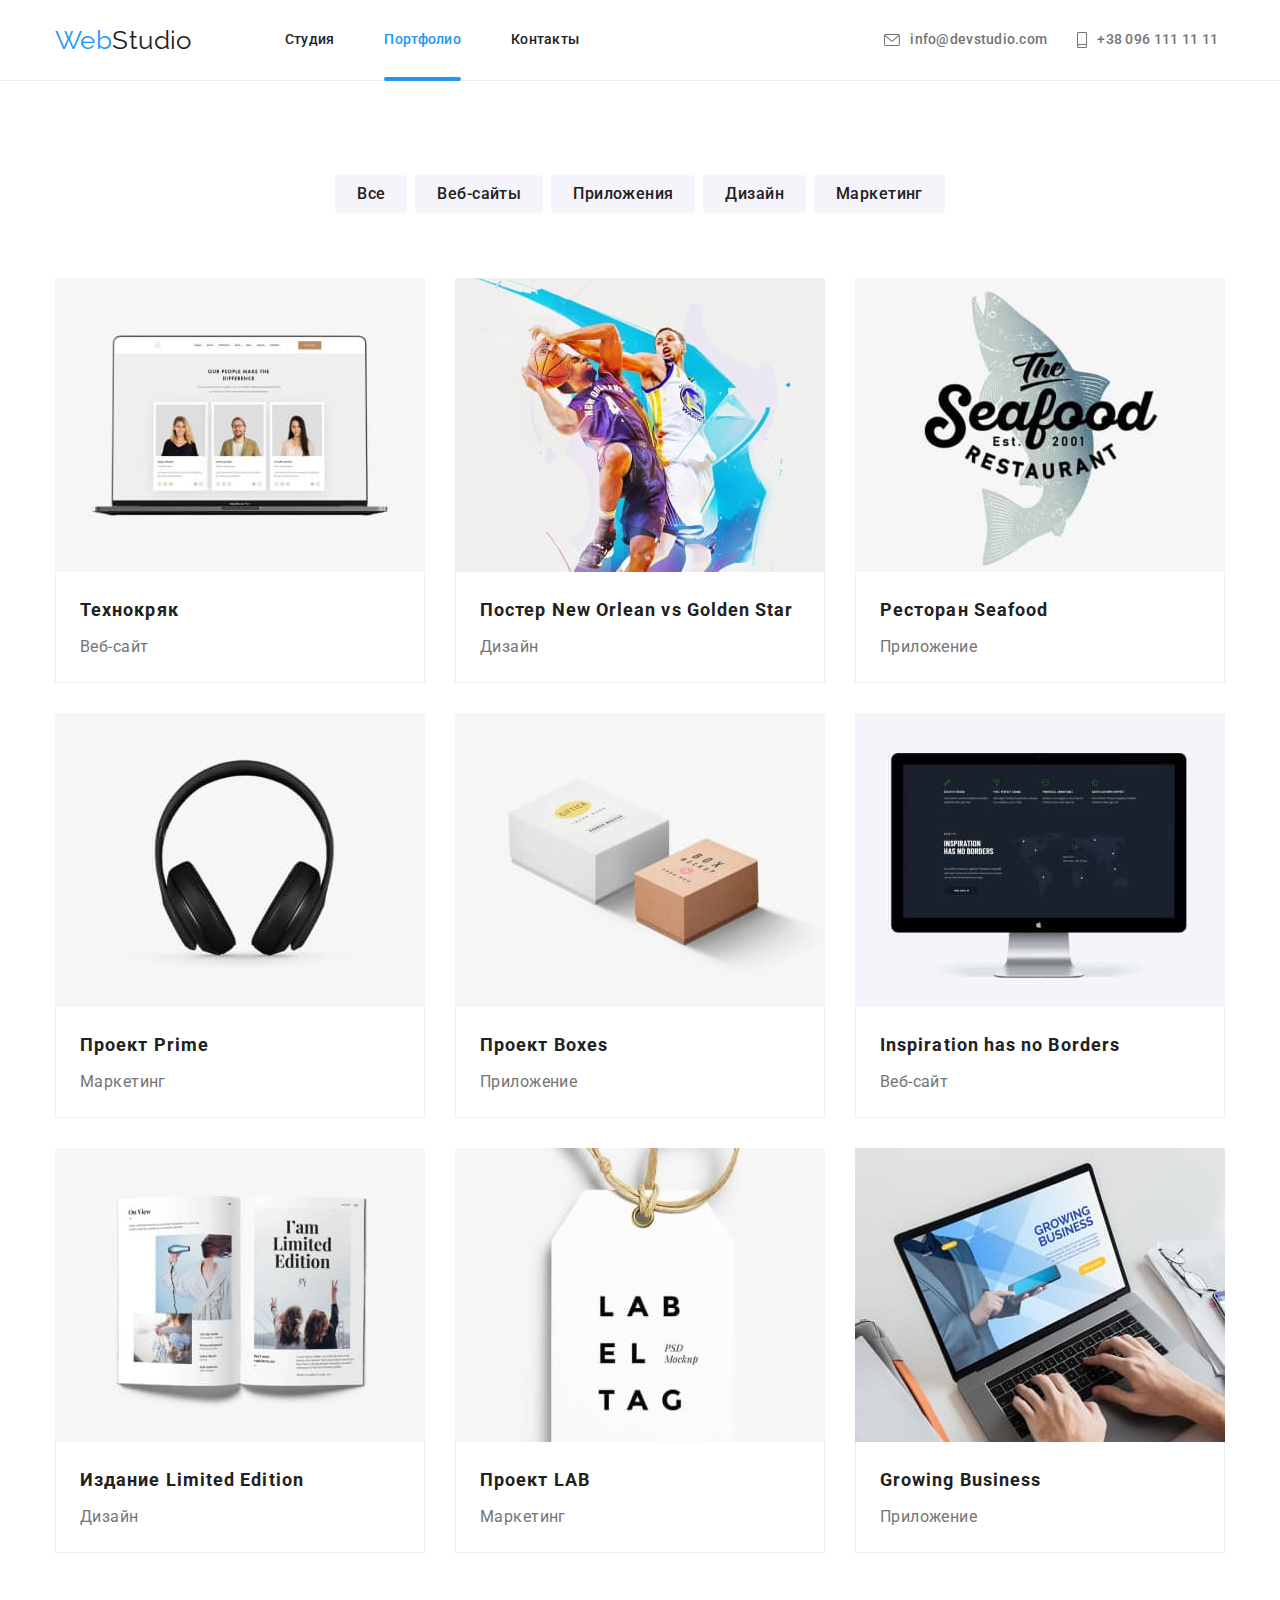
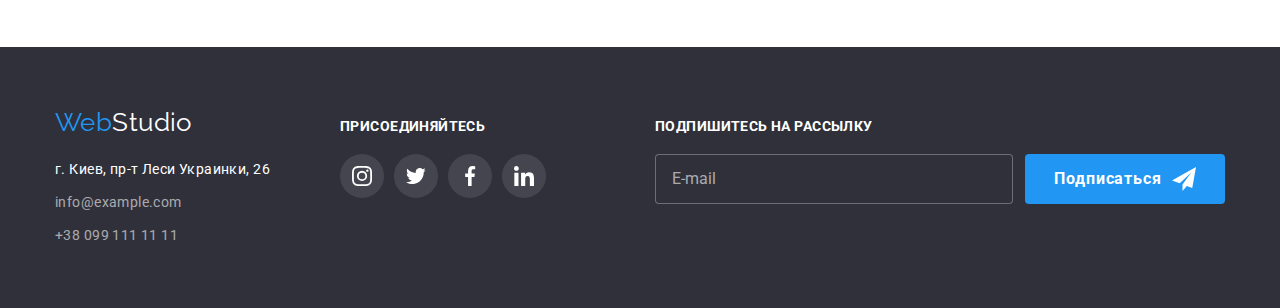
==== commit 3c72c255: "редагує файли" ====
--- a/portfolio.html
+++ b/portfolio.html
@@ -16,13 +16,18 @@
 <header class="page-header">
 	<div class="page-header__content container">
 		<a class="logo site-nav__logo" href="./index.html"><span class="logo--accent">Web</span>Studio</a>
-		<button class="menu-button" type="button" aria-expanded="false" aria-controls="menu-container" data-menu-button>
+		<button class=" menu-button" type="button" data-menu-open>
 			<svg width="40" height="40" aria-label="Переключатель мобильного меню">
 				<use class="icon-menu" href="./img/icons.svg#icon-menu_40px"></use>
-				<use class="icon-cross" href="./img/icons.svg#icon-close_40px"></use>
+
 			</svg>
 		</button>
 		<div class="menu-container" id="menu-container" data-menu>
+			<button class="menu-button menu-button--close" type="button" data-menu-close>
+				<svg width="40" height="40" aria-label="Переключатель мобильного меню">
+					<use class="icon-cross" href="./img/icons.svg#icon-close_40px"></use>
+				</svg>
+			</button>
 			<nav class="site-nav">
 				<ul class="site-nav__list">
 					<li class="site-nav__list-item">
@@ -85,7 +90,12 @@
 									Технокряк это современная площадка распространения коронавируса. Компании используют эту платформу для цифрового
 									шпионажа и атак на защищённые сервера конкурентов.
 								</p>
-								<img src="img/project1.jpg" alt="Веб-сайт Технокряк" width="370">
+								<img
+								srcset="./img/project1-370.jpg 370w, ./img/project1-370@2x.jpg 740w,
+								./img/project1-354.jpg 354w, ./img/project1-354@2x.jpg 708w, 
+								./img/project1-450.jpg 450w, ./img/project1-450@2x.jpg 900w"
+								 src="img/project1-370.jpg" alt="Веб-сайт Технокряк" 
+								sizes="(min-width: 1200px) 370px, (min-width: 768px) 354px, (min-width: 480px) 450px, 100vw">
 							</div>
 							<div class="projects-list__content">
 								<h3 class="projects-list__title">Технокряк</h3>
@@ -100,7 +110,12 @@
 									Технокряк это современная площадка распространения коронавируса. Компании используют эту платформу для цифрового
 									шпионажа и атак на защищённые сервера конкурентов.
 								</p>
-								<img src="img/project2.jpg" alt="Постер New Orlean vs Golden Star" width="370">
+								<img
+								srcset="./img/project2-370.jpg 370w, ./img/project2-370@2x.jpg 740w,
+								./img/project2-354.jpg 354w, ./img/project2-354@2x.jpg 708w, 
+								./img/project2-450.jpg 450w, ./img/project2-450@2x.jpg 900w"
+								 src="img/project2-370.jpg" alt="Постер New Orlean vs Golden Star" 
+								 sizes="(min-width: 1200px) 370px, (min-width: 768px) 354px, (min-width: 480px) 450px, 100vw">
 							</div>
 							<div class="projects-list__content">
 								<h3 class="projects-list__title">Постер New Orlean vs Golden Star</h3>
@@ -115,7 +130,12 @@
 									Технокряк это современная площадка распространения коронавируса. Компании используют эту платформу для цифрового
 									шпионажа и атак на защищённые сервера конкурентов.
 								</p>
-								<img src="img/project3.jpg" alt="Приложение Ресторан Seafood" width="370">
+								<img
+								srcset="./img/project3-370.jpg 370w, ./img/project3-370@2x.jpg 740w,
+								./img/project3-354.jpg 354w, ./img/project3-354@2x.jpg 708w, 
+								./img/project3-450.jpg 450w, ./img/project3-450@2x.jpg 900w"
+								 src="img/project3-370.jpg" alt="Приложение Ресторан Seafood" 
+								 sizes="(min-width: 1200px) 370px, (min-width: 768px) 354px, (min-width: 480px) 450px, 100vw">
 							</div>
 							<div class="projects-list__content">
 								<h3 class="projects-list__title">Ресторан Seafood</h3>
@@ -130,7 +150,12 @@
 									Технокряк это современная площадка распространения коронавируса. Компании используют эту платформу для цифрового
 									шпионажа и атак на защищённые сервера конкурентов.
 								</p>
-								<img src="img/project4.jpg" alt="Проект Prime" width="370">
+								<img
+								srcset="./img/project4-370.jpg 370w, ./img/project4-370@2x.jpg 740w,
+								./img/project4-354.jpg 354w, ./img/project4-354@2x.jpg 708w, 
+								./img/project4-450.jpg 450w, ./img/project4-450@2x.jpg 900w"
+								 src="img/project4-370.jpg" alt="Проект Prime"
+								 sizes="(min-width: 1200px) 370px, (min-width: 768px) 354px, (min-width: 480px) 450px, 100vw">
 							</div>
 							<div class="projects-list__content">
 								<h3 class="projects-list__title">Проект Prime</h3>
@@ -145,7 +170,12 @@
 									Технокряк это современная площадка распространения коронавируса. Компании используют эту платформу для цифрового
 									шпионажа и атак на защищённые сервера конкурентов.
 								</p>
-								<img src="img/project5.jpg" alt="Проект Boxes" width="370">
+								<img
+								srcset="./img/project5-370.jpg 370w, ./img/project5-370@2x.jpg 740w,
+								./img/project5-354.jpg 354w, ./img/project5-354@2x.jpg 708w, 
+								./img/project5-450.jpg 450w, ./img/project5-450@2x.jpg 900w"
+								 src="img/project5-370.jpg" alt="Проект Boxes" 
+								 sizes="(min-width: 1200px) 370px, (min-width: 768px) 354px, (min-width: 480px) 450px, 100vw">
 							</div>
 							<div class="projects-list__content">
 								<h3 class="projects-list__title">Проект Boxes</h3>
@@ -160,7 +190,12 @@
 									Технокряк это современная площадка распространения коронавируса. Компании используют эту платформу для цифрового
 									шпионажа и атак на защищённые сервера конкурентов.
 								</p>
-								<img src="img/project6.jpg" alt="Веб-сайт Inspiration has no Borders" width="370">
+								<img
+								srcset="./img/project6-370.jpg 370w, ./img/project6-370@2x.jpg 740w,
+								./img/project6-354.jpg 354w, ./img/project6-354@2x.jpg 708w, 
+								./img/project6-450.jpg 450w, ./img/project6-450@2x.jpg 900w"
+								 src="img/project6-370.jpg" alt="Веб-сайт Inspiration has no Borders" 
+								 sizes="(min-width: 1200px) 370px, (min-width: 768px) 354px, (min-width: 480px) 450px, 100vw">
 							</div>
 							<div class="projects-list__content">
 								<h3 class="projects-list__title">Inspiration has no Borders</h3>
@@ -175,7 +210,12 @@
 									Технокряк это современная площадка распространения коронавируса. Компании используют эту платформу для цифрового
 									шпионажа и атак на защищённые сервера конкурентов.
 								</p>
-								<img src="img/project7.jpg" alt="Издание Limited Edition" width="370">
+								<img
+								srcset="./img/project7-370.jpg 370w, ./img/project7-370@2x.jpg 740w,
+								./img/project7-354.jpg 354w, ./img/project7-354@2x.jpg 708w, 
+								./img/project7-450.jpg 450w, ./img/project7-450@2x.jpg 900w"
+								 src="img/project7-370.jpg" alt="Издание Limited Edition" 
+								 sizes="(min-width: 1200px) 370px, (min-width: 768px) 354px, (min-width: 480px) 450px, 100vw">
 							</div>
 							<div class="projects-list__content">
 								<h3 class="projects-list__title">Издание Limited Edition</h3>
@@ -190,7 +230,12 @@
 									Технокряк это современная площадка распространения коронавируса. Компании используют эту платформу для цифрового
 									шпионажа и атак на защищённые сервера конкурентов.
 								</p>
-								<img src="img/project8.jpg" alt="Проект LAB" width="370">
+								<img
+								srcset="./img/project8-370.jpg 370w, ./img/project8-370@2x.jpg 740w,
+								./img/project8-354.jpg 354w, ./img/project8-354@2x.jpg 708w, 
+								./img/project8-450.jpg 450w, ./img/project8-450@2x.jpg 900w"
+								 src="img/project8-370.jpg" alt="Проект LAB" 
+								 sizes="(min-width: 1200px) 370px, (min-width: 768px) 354px, (min-width: 480px) 450px, 100vw">
 							</div>
 							<div class="projects-list__content">
 								<h3 class="projects-list__title">Проект LAB</h3>
@@ -205,7 +250,12 @@
 									Технокряк это современная площадка распространения коронавируса. Компании используют эту платформу для цифрового
 									шпионажа и атак на защищённые сервера конкурентов.
 								</p>
-								<img src="img/project9.jpg" alt="Приложение Growing Business" width="370">
+								<img
+								srcset="./img/project9-370.jpg 370w, ./img/project9-370@2x.jpg 740w,
+								./img/project9-354.jpg 354w, ./img/project9-354@2x.jpg 708w, 
+								./img/project9-450.jpg 450w, ./img/project9-450@2x.jpg 900w"
+								 src="img/project9-370.jpg" alt="Приложение Growing Business"
+								 sizes="(min-width: 1200px) 370px, (min-width: 768px) 354px, (min-width: 480px) 450px, 100vw" >
 							</div>
 							<div class="projects-list__content">
 								<h3 class="projects-list__title">Growing Business</h3>
--- a/css/main.min.css
+++ b/css/main.min.css
@@ -1,2 +1,2 @@
-h1,h2,h3,h4,h5,h6,ul,p{margin:0;padding:0}a{text-decoration:none}ul{list-style:none}body{background-color:#fff;font-family:"Roboto",sans-serif;font-size:14px;color:#757575;letter-spacing:0.03em}img{display:block;max-width:100%;height:auto}.visually-hidden{position:absolute;width:1px;height:1px;margin:-1px;border:0;padding:0;white-space:nowrap;-webkit-clip-path:inset(100%);clip-path:inset(100%);clip:rect(0 0 0 0);overflow:hidden}.is-hidden{visibility:hidden;opacity:0;pointer-events:none}.container{margin-right:auto;margin-left:auto;padding-right:15px;padding-left:15px;outline:1px solid tomato}@media screen and (max-width: 767px){.container{max-width:480px}}@media screen and (min-width: 768px) and (max-width: 1199px){.container{max-width:768px}}@media screen and (min-width: 1200px){.container{max-width:1200px}}.menu-button{display:-webkit-inline-box;display:-ms-inline-flexbox;display:inline-flex;padding:0;margin:0;background-color:transparent;border:none;cursor:pointer;fill:#000}.menu-button:hover,.menu-button:focus{fill:#2196f3}@media screen and (min-width: 768px){.menu-button{display:none}}.menu-button .icon-cross{display:none}.menu-button.is-open .icon-cross{display:block}.menu-button.is-open .icon-menu{display:none}.logo{font-family:"Raleway",sans-serif;line-height:1.19;-webkit-transition:color 250ms cubic-bezier(0.4, 0, 0.2, 1);transition:color 250ms cubic-bezier(0.4, 0, 0.2, 1)}.logo:hover,.logo:focus{color:#2196f3}@media screen and (max-width: 1199px){.logo{font-size:24px}}@media screen and (min-width: 1200px){.logo{font-size:26px}}.logo--accent{color:#2196f3}.button{border:transparent;border-radius:4px;font-family:inherit;text-align:center;cursor:pointer;-webkit-transition-property:background-color, color, -webkit-box-shadow;transition-property:background-color, color, -webkit-box-shadow;transition-property:background-color, color, box-shadow;transition-property:background-color, color, box-shadow, -webkit-box-shadow;-webkit-transition-duration:250ms;transition-duration:250ms;-webkit-transition-timing-function:cubic-bezier(0.4, 0, 0.2, 1);transition-timing-function:cubic-bezier(0.4, 0, 0.2, 1)}.button-primary{width:200px;padding:10px;font-weight:700;font-size:16px;line-height:1.875;background-color:#2196f3;letter-spacing:0.06em;color:#fff}.button-primary:hover,.button-primary:focus{background-color:#188ce8}@media screen and (max-width: 1199px){.section{padding-top:60px;padding-bottom:60px}}@media screen and (min-width: 1200px){.section{padding-top:94px;padding-bottom:94px}}.section__title{line-height:1.17;text-align:center;color:#212121}@media screen and (max-width: 1199px){.section__title{margin-bottom:30px;font-size:28px}}@media screen and (min-width: 1200px){.section__title{margin-bottom:50px;font-size:36px}}@media screen and (min-width: 768px){.section__list{display:-webkit-box;display:-ms-flexbox;display:flex;-ms-flex-wrap:wrap;flex-wrap:wrap;margin-left:calc(-1 * 30px);margin-top:calc(-1 * 30px)}}@media screen and (min-width: 768px){.section__list-item{margin-left:30px;margin-top:30px}}@media screen and (min-width: 1200px){.feature-section__list-item,.team-section__list-item{-ms-flex-preferred-size:calc(100% / 4 - 30px);flex-basis:calc(100% / 4 - 30px)}.clients-section__list-item{-ms-flex-preferred-size:calc(100% / 6 - 30px);flex-basis:calc(100% / 6 - 30px)}.work-section__list-item,.projects-list__item{-ms-flex-preferred-size:calc(100% / 3 - 30px);flex-basis:calc(100% / 3 - 30px)}}@media screen and (min-width: 768px) and (max-width: 1199px){.feature-section__list-item,.team-section__list-item,.projects-list__item{-ms-flex-preferred-size:calc(100% / 2 - 30px);flex-basis:calc(100% / 2 - 30px)}}.accounts-list{display:-webkit-box;display:-ms-flexbox;display:flex;max-width:206px}.accounts-list__link{display:-webkit-box;display:-ms-flexbox;display:flex;-webkit-box-pack:center;-ms-flex-pack:center;justify-content:center;-webkit-box-align:center;-ms-flex-align:center;align-items:center;width:44px;height:44px;border-radius:50%;fill:#afb1b8;-webkit-transition-property:background-color, fill;transition-property:background-color, fill;-webkit-transition-duration:250ms;transition-duration:250ms;-webkit-transition-timing-function:cubic-bezier(0.4, 0, 0.2, 1);transition-timing-function:cubic-bezier(0.4, 0, 0.2, 1)}.accounts-list__link:hover,.accounts-list__link:focus{background-color:#2196f3;fill:#fff}.accounts-list__item:not(:first-child){margin-left:10px}.page-header{border-bottom:1px solid #ececec}.page-header__content{display:-webkit-box;display:-ms-flexbox;display:flex;-webkit-box-align:center;-ms-flex-align:center;align-items:center}@media screen and (max-width: 767px){.page-header__content{height:60px;-webkit-box-pack:justify;-ms-flex-pack:justify;justify-content:space-between;position:relative}}@media screen and (min-width: 768px){.page-header__content{height:80px}}.page-header__link{display:block;font-weight:500;line-height:1.14;letter-spacing:0.02em;-webkit-transition-property:color, fill;transition-property:color, fill;-webkit-transition-duration:250ms;transition-duration:250ms;-webkit-transition-timing-function:cubic-bezier(0.4, 0, 0.2, 1);transition-timing-function:cubic-bezier(0.4, 0, 0.2, 1)}.page-header__link:hover,.page-header__link:focus{color:#2196f3}@media screen and (max-width: 767px){.menu-container{display:none;position:absolute;z-index:10;top:48px;left:0;width:100%;background-color:#fff;padding:0 40px 48px}.menu-container.is-open{display:block}}@media screen and (min-width: 768px){.menu-container{display:-webkit-box;display:-ms-flexbox;display:flex;-webkit-box-align:center;-ms-flex-align:center;align-items:center}}@media screen and (min-width: 768px) and (max-width: 1199px){.menu-container{margin-left:88px}}@media screen and (min-width: 1200px){.menu-container{margin-left:93px}}@media screen and (max-width: 767px){.menu-container.is-open .site-nav__logo{display:none}}@media screen and (max-width: 767px){.site-nav__list{margin-bottom:302px}}@media screen and (min-width: 768px){.site-nav__list{display:-webkit-box;display:-ms-flexbox;display:flex}}@media screen and (max-width: 767px){.site-nav__list-item:not(:last-child){margin-bottom:32px}}@media screen and (min-width: 768px){.site-nav__list-item:not(:last-child){margin-right:50px}}.site-nav__logo,.site-nav__link{color:#212121}@media screen and (max-width: 767px){.site-nav__link{font-size:40px}}@media screen and (min-width: 768px){.site-nav__link{padding-top:32px;padding-bottom:32px}}.site-nav__link--current{color:#2196f3}@media screen and (min-width: 768px){.site-nav__link--current{position:relative}.site-nav__link--current::after{position:absolute;bottom:-1px;left:0;content:'';width:100%;height:4px;background-color:#2196f3;border-radius:4px}}@media (max-width: 767px), (min-width: 1200px){.auth-nav{display:-webkit-box;display:-ms-flexbox;display:flex}}@media screen and (max-width: 767px){.auth-nav{-webkit-box-orient:vertical;-webkit-box-direction:reverse;-ms-flex-direction:column-reverse;flex-direction:column-reverse;margin-bottom:64px}}@media screen and (min-width: 768px) and (max-width: 1199px){.auth-nav{margin-left:84px}}@media screen and (min-width: 1200px){.auth-nav{margin-left:305px}}@media screen and (min-width: 768px) and (max-width: 1199px){.auth-nav__item:not(:last-child){margin-bottom:10px}}@media screen and (min-width: 1200px){.auth-nav__item:not(:last-child){margin-right:30px}}@media screen and (min-width: 768px){.auth-nav__link{color:inherit;display:-webkit-box;display:-ms-flexbox;display:flex;-webkit-box-align:center;-ms-flex-align:center;align-items:center;fill:currentColor}.auth-nav__link:hover{fill:#2196f3}}@media screen and (min-width: 768px) and (min-width: 768px) and (max-width: 1199px){.auth-nav__link{font-size:12px}}@media screen and (max-width: 767px){.mail-link{font-size:24px;color:inherit}}@media screen and (max-width: 767px){.tel-link{font-size:34px;color:#2196f3;margin-bottom:32px}}@media screen and (max-width: 767px){.auth-nav__icon{display:none}}@media screen and (min-width: 768px) and (max-width: 1199px){.auth-nav__icon{margin-right:8px}}@media screen and (min-width: 1200px){.auth-nav__icon{margin-right:10px}}.socials-list{display:-webkit-box;display:-ms-flexbox;display:flex;font-size:18px}@media screen and (min-width: 768px){.socials-list{display:none}}.socials-list__item:not(:last-child){padding-right:10px;border-right:1px solid rgba(33,33,33,0.2);margin-right:10px}.socials-list__link{color:#2196f3}.page-footer{padding-top:60px;padding-bottom:60px;background-color:#2f303a}@media screen and (min-width: 1200px){.page-footer__content{display:-webkit-box;display:-ms-flexbox;display:flex;-webkit-box-align:baseline;-ms-flex-align:baseline;align-items:baseline}}@media screen and (min-width: 768px){.page-footer__content-thumb{display:-webkit-box;display:-ms-flexbox;display:flex;-webkit-box-align:baseline;-ms-flex-align:baseline;align-items:baseline}}@media screen and (min-width: 768px) and (max-width: 1199px){.page-footer__content-thumb{-webkit-box-pack:center;-ms-flex-pack:center;justify-content:center}}@media screen and (max-width: 1199px){.page-footer__content-thumb{margin-bottom:60px}}@media screen and (max-width: 767px){.page-footer__contacts{margin-bottom:60px}}@media screen and (max-width: 1199px){.page-footer__contacts{text-align:center}}@media screen and (min-width: 768px) and (max-width: 1199px){.page-footer__contacts{margin-right:165px}}@media screen and (min-width: 1200px){.page-footer__contacts{margin-right:70px}}.page-footer__logo{display:block;margin-bottom:20px}.page-footer__link{line-height:1.71;color:rgba(255,255,255,0.6);-webkit-transition:color 250ms cubic-bezier(0.4, 0, 0.2, 1);transition:color 250ms cubic-bezier(0.4, 0, 0.2, 1)}.page-footer__link:hover,.page-footer__link:focus{color:#2196f3}address{font-style:normal}.address__list-item:not(:last-child){margin-bottom:9px}@media screen and (max-width: 767px){.page-footer__accounts-list{margin-right:auto;margin-left:auto}}.page-footer__accounts-link{background-color:rgba(255,255,255,0.1);fill:#fff}.page-footer__accounts-text,.form-subscription__text{margin-bottom:20px;color:#212121;font-weight:700;text-transform:uppercase}@media screen and (max-width: 1199px){.page-footer__accounts-text,.form-subscription__text{text-align:center}}@media screen and (min-width: 1200px){.page-footer__form{margin-left:auto}}@media screen and (min-width: 768px) and (max-width: 1199px){.page-footer__form{width:450px;margin-left:auto;margin-right:auto}}.page-footer__logo,.address__link,.page-footer__accounts-text,.form-subscription__text{color:#fff}@media screen and (min-width: 1200px){.form-subscription__thumb{display:-webkit-box;display:-ms-flexbox;display:flex}}.form-subscription__input{height:50px;padding:15px 16px;color:#fff;background-color:#2f303a;border:1px solid rgba(255,255,255,0.3);border-radius:4px}.form-subscription__input::-webkit-input-placeholder{font-size:16px;line-height:1.25;color:rgba(255,255,255,0.6)}.form-subscription__input:-ms-input-placeholder{font-size:16px;line-height:1.25;color:rgba(255,255,255,0.6)}.form-subscription__input::-ms-input-placeholder{font-size:16px;line-height:1.25;color:rgba(255,255,255,0.6)}.form-subscription__input::placeholder{font-size:16px;line-height:1.25;color:rgba(255,255,255,0.6)}@media screen and (max-width: 1199px){.form-subscription__input{width:100%}}@media screen and (max-width: 1199px){.form-subscription__input{margin-bottom:20px}}@media screen and (min-width: 1200px){.form-subscription__input{width:358px}}.form-subscription__button{display:-webkit-box;display:-ms-flexbox;display:flex;-webkit-box-pack:center;-ms-flex-pack:center;justify-content:center;-webkit-box-align:center;-ms-flex-align:center;align-items:center;margin-left:12px}@media screen and (max-width: 1199px){.form-subscription__button{margin-right:auto;margin-left:auto}}.form-subscription__icon{margin-left:10px}.backdrop{position:fixed;top:0;left:0;width:100%;height:100%;background-color:rgba(0,0,0,0.2);opacity:1;visibility:visible;-webkit-transition:opacity 250ms cubic-bezier(0.4, 0, 0.2, 1),visibility 250ms cubic-bezier(0.4, 0, 0.2, 1);transition:opacity 250ms cubic-bezier(0.4, 0, 0.2, 1),visibility 250ms cubic-bezier(0.4, 0, 0.2, 1)}.backdrop.is-hidden{visibility:hidden;opacity:0}.hero{margin-right:auto;margin-left:auto;background-color:#2f303a;background-repeat:no-repeat;background-size:cover;background-position:center}@media screen and (max-width: 767px){.hero{max-width:767px;background-image:-webkit-gradient(linear,left top, left bottom,from(rgba(47,48,58,0.4)),to(rgba(47,48,58,0.4))),url("../img/hero-bcg-480.jpg");background-image:linear-gradient(rgba(47,48,58,0.4) 0%,rgba(47,48,58,0.4) 100%),url("../img/hero-bcg-480.jpg")}}@media screen and (max-width: 767px) and (min-device-pixel-ratio: 2), screen and (max-width: 767px) and (-webkit-min-device-pixel-ratio: 2), screen and (max-width: 767px) and (min-resolution: 192dpi), screen and (max-width: 767px) and (min-resolution: 2dppx){.hero{background-image:-webkit-gradient(linear,left top, left bottom,from(rgba(47,48,58,0.4)),to(rgba(47,48,58,0.4))),url("../img/hero-bcg-960.jpg");background-image:linear-gradient(rgba(47,48,58,0.4) 0%,rgba(47,48,58,0.4) 100%),url("../img/hero-bcg-960.jpg")}}@media screen and (min-width: 768px) and (max-width: 1199px){.hero{max-width:1199px;background-image:-webkit-gradient(linear,left top, left bottom,from(rgba(47,48,58,0.4)),to(rgba(47,48,58,0.4))),url("../img/hero-bcg-768.jpg");background-image:linear-gradient(rgba(47,48,58,0.4) 0%,rgba(47,48,58,0.4) 100%),url("../img/hero-bcg-768.jpg")}}@media screen and (min-width: 768px) and (max-width: 1199px) and (min-device-pixel-ratio: 2), screen and (min-width: 768px) and (max-width: 1199px) and (-webkit-min-device-pixel-ratio: 2), screen and (min-width: 768px) and (max-width: 1199px) and (min-resolution: 192dpi), screen and (min-width: 768px) and (max-width: 1199px) and (min-resolution: 2dppx){.hero{background-image:-webkit-gradient(linear,left top, left bottom,from(rgba(47,48,58,0.4)),to(rgba(47,48,58,0.4))),url("../img/hero-bcg-1536.jpg");background-image:linear-gradient(rgba(47,48,58,0.4) 0%,rgba(47,48,58,0.4) 100%),url("../img/hero-bcg-1536.jpg")}}@media screen and (max-width: 1199px){.hero{height:400px;padding-bottom:118px;padding-top:118px}}@media screen and (min-width: 1200px){.hero{max-width:1600px;height:600px;padding-top:200px;padding-bottom:200px;background-image:-webkit-gradient(linear,left top, left bottom,from(rgba(47,48,58,0.4)),to(rgba(47,48,58,0.4))),url("../img/hero-bcg-1600.jpg");background-image:linear-gradient(rgba(47,48,58,0.4) 0%,rgba(47,48,58,0.4) 100%),url("../img/hero-bcg-1600.jpg")}}@media screen and (min-width: 1200px) and (min-device-pixel-ratio: 2), screen and (min-width: 1200px) and (-webkit-min-device-pixel-ratio: 2), screen and (min-width: 1200px) and (min-resolution: 192dpi), screen and (min-width: 1200px) and (min-resolution: 2dppx){.hero{background-image:-webkit-gradient(linear,left top, left bottom,from(rgba(47,48,58,0.4)),to(rgba(47,48,58,0.4))),url("../img/hero-bcg-3200.jpg");background-image:linear-gradient(rgba(47,48,58,0.4) 0%,rgba(47,48,58,0.4) 100%),url("../img/hero-bcg-3200.jpg")}}.hero__content{text-align:center}.hero__title{margin-bottom:30px;font-weight:900;line-height:1.36;text-transform:uppercase;letter-spacing:0.06em;color:#fff}@media screen and (max-width: 1199px){.hero__title{font-size:26px}}@media screen and (min-width: 1200px){.hero__title{font-size:44px}}.feature-section{padding-bottom:47px}@media screen and (max-width: 767px){.feature-section__list-item:not(:last-child){margin-bottom:30px}}.feature-section__list-title{font-size:inherit;line-height:1.14;margin-bottom:10px;color:#212121;text-transform:uppercase}@media screen and (max-width: 767px){.feature-section__list-title{text-align:center}}.feature-section__list-text{line-height:1.71}.feature-section__icon-container{display:-webkit-box;display:-ms-flexbox;display:flex;-webkit-box-pack:center;-ms-flex-pack:center;justify-content:center;-webkit-box-align:center;-ms-flex-align:center;align-items:center;height:120px;width:100%;margin-bottom:30px;background-color:#f5f4fa}.work-section{padding-top:47px}@media screen and (max-width: 1199px){.work-section{display:none}}.work-section__list-item-thumb{position:relative}.work-section__list-item-title-thumb{position:absolute;bottom:0;right:0;width:100%;height:70px;display:-webkit-box;display:-ms-flexbox;display:flex;-webkit-box-pack:center;-ms-flex-pack:center;justify-content:center;-webkit-box-align:center;-ms-flex-align:center;align-items:center;background-color:rgba(47,48,58,0.8)}.work-section__list-item-title{font-size:inherit;line-height:0.875;color:#fff;text-align:center;text-transform:uppercase}.team-section{background-color:#f5f4fa}.team-section__list-item{background-color:#fff;-webkit-box-shadow:0px 1px 3px rgba(0,0,0,0.12),0px 1px 1px rgba(0,0,0,0.14),0px 2px 1px rgba(0,0,0,0.2);box-shadow:0px 1px 3px rgba(0,0,0,0.12),0px 1px 1px rgba(0,0,0,0.14),0px 2px 1px rgba(0,0,0,0.2);border-radius:0px 0px 4px 4px}@media screen and (max-width: 767px){.team-section__list-item:not(:last-child){margin-bottom:30px}}@media screen and (min-width: 768px) and (max-width: 1199px){.team-section__picture{width:354px}}.team-section__list-item-content{padding-top:30px}@media screen and (max-width: 1199px){.team-section__list-item-content{padding-bottom:24px}}@media screen and (min-width: 1200px){.team-section__list-item-content{padding-bottom:30px}}.team-section__list-item-title,.team-section__list-item-text{font-size:16px;line-height:1.19;text-align:center}.team-section__list-item-title{margin-bottom:10px;font-weight:500;color:#212121}.team-section__list-item-text{margin-bottom:16px}.team-section__accounts-list{margin-left:auto;margin-right:auto}.clients-section__list{display:-webkit-box;display:-ms-flexbox;display:flex;-ms-flex-wrap:wrap;flex-wrap:wrap;margin-left:calc(-1 * 30px);margin-top:calc(-1 * 30px)}.clients-section__list-item{margin-left:30px;margin-top:30px}@media screen and (max-width: 767px){.clients-section__list-item{-ms-flex-preferred-size:calc(100% / 2 - 30px);flex-basis:calc(100% / 2 - 30px)}}@media screen and (min-width: 768px) and (max-width: 1199px){.clients-section__list-item{-ms-flex-preferred-size:calc(100% / 3 - 30px);flex-basis:calc(100% / 3 - 30px)}}.clients-section__link{display:-webkit-box;display:-ms-flexbox;display:flex;-webkit-box-pack:center;-ms-flex-pack:center;justify-content:center;-webkit-box-align:center;-ms-flex-align:center;align-items:center;height:92px;width:100%;border:1px solid #afb1b8;border-radius:4px;fill:#afb1b8;-webkit-transition-property:fill, border-color;transition-property:fill, border-color;-webkit-transition-duration:250ms;transition-duration:250ms;-webkit-transition-timing-function:cubic-bezier(0.4, 0, 0.2, 1);transition-timing-function:cubic-bezier(0.4, 0, 0.2, 1)}.clients-section__link:hover,.clients-section__link:focus{fill:#2196f3;border-color:#2196f3}.modal{position:absolute;padding:40px;background:#fff;-webkit-box-shadow:0px 1px 3px rgba(0,0,0,0.12),0px 1px 1px rgba(0,0,0,0.14),0px 2px 1px rgba(0,0,0,0.2);box-shadow:0px 1px 3px rgba(0,0,0,0.12),0px 1px 1px rgba(0,0,0,0.14),0px 2px 1px rgba(0,0,0,0.2);border-radius:4px;-webkit-transform:scale(1);transform:scale(1);-webkit-transition:-webkit-transform 250ms cubic-bezier(0.4, 0, 0.2, 1);transition:-webkit-transform 250ms cubic-bezier(0.4, 0, 0.2, 1);transition:transform 250ms cubic-bezier(0.4, 0, 0.2, 1);transition:transform 250ms cubic-bezier(0.4, 0, 0.2, 1), -webkit-transform 250ms cubic-bezier(0.4, 0, 0.2, 1)}.backdrop.is-hidden .modal{-webkit-transform:scale(0.95);transform:scale(0.95)}@media screen and (min-width: 480px){.modal{top:50%;left:50%;-webkit-transform:translate(-50%, -50%) scale(1);transform:translate(-50%, -50%) scale(1)}.backdrop.is-hidden .modal{-webkit-transform:translate(-50%, -50%) scale(0.95);transform:translate(-50%, -50%) scale(0.95)}}@media screen and (min-width: 480px) and (max-width: 1199px){.modal{min-width:450px}}@media screen and (min-width: 1200px){.modal{width:528px}}.modal__close-button{position:absolute;top:8px;right:8px;width:30px;height:30px;display:-webkit-box;display:-ms-flexbox;display:flex;-webkit-box-pack:center;-ms-flex-pack:center;justify-content:center;-webkit-box-align:center;-ms-flex-align:center;align-items:center;fill:currentColor;background-color:#fff;border-radius:50%;border:1px solid rgba(0,0,0,0.1);cursor:pointer;-webkit-transition:fill 250ms cubic-bezier(0.4, 0, 0.2, 1);transition:fill 250ms cubic-bezier(0.4, 0, 0.2, 1)}.modal__close-button:hover{fill:#2196f3}.modal__form,.form-request__thumb,.form-request__field{display:-webkit-box;display:-ms-flexbox;display:flex;-webkit-box-orient:vertical;-webkit-box-direction:normal;-ms-flex-direction:column;flex-direction:column}.form-request__title{margin-bottom:12px;font-size:20px;line-height:1.15;text-align:center;color:#212121}.form-request__field{margin-bottom:10px}.form-request__label,.form-request__textarea::-webkit-input-placeholder{font-size:12px;line-height:1.17;letter-spacing:0.01em}.form-request__label,.form-request__textarea:-ms-input-placeholder{font-size:12px;line-height:1.17;letter-spacing:0.01em}.form-request__label,.form-request__textarea::-ms-input-placeholder{font-size:12px;line-height:1.17;letter-spacing:0.01em}.form-request__label,.form-request__textarea::placeholder{font-size:12px;line-height:1.17;letter-spacing:0.01em}.form-request__label{margin-bottom:4px}.form-request__thumb{margin-bottom:20px}.form-request__input{height:40px;width:100%;padding:12px 42px}.form-request__input-area{border:1px solid rgba(33,33,33,0.2);border-radius:4px;cursor:pointer;-webkit-transition:border-color 250ms cubic-bezier(0.4, 0, 0.2, 1);transition:border-color 250ms cubic-bezier(0.4, 0, 0.2, 1)}.form-request__input-area:focus{border-color:#2196f3;outline:none}.form-request__input-thumb{position:relative}.form-request__input-icon{position:absolute;top:11px;left:12px;fill:#000;-webkit-transition:fill 250ms cubic-bezier(0.4, 0, 0.2, 1);transition:fill 250ms cubic-bezier(0.4, 0, 0.2, 1)}.form-request__input-area:focus+.form-request__input-icon{fill:#2196f3}.form-request__textarea{resize:none;height:120px;padding:12px 16px;overflow:auto}.form-request__textarea::-webkit-input-placeholder{color:rgba(117,117,117,0.5)}.form-request__textarea:-ms-input-placeholder{color:rgba(117,117,117,0.5)}.form-request__textarea::-ms-input-placeholder{color:rgba(117,117,117,0.5)}.form-request__textarea::placeholder{color:rgba(117,117,117,0.5)}.form-request__checkbox-thumb{margin-bottom:30px}@media screen and (min-width: 1200px){.form-request__checkbox-thumb{padding-left:12px}}.form-request__checkbox-lable{display:-webkit-box;display:-ms-flexbox;display:flex;-webkit-box-align:center;-ms-flex-align:center;align-items:center;line-height:1.71;cursor:pointer}@media screen and (max-width: 1199px){.form-request__checkbox-lable{font-size:12px}}.form-request__checkbox-link{color:#2196f3;text-decoration:underline}.form-request__checkbox-icon-thumb{position:relative;width:16px;height:15px;margin-right:7px;border:2px solid #212121;border-radius:2px;fill:transparent;-webkit-transition:border-color 250ms cubic-bezier(0.4, 0, 0.2, 1),background-color 250ms cubic-bezier(0.4, 0, 0.2, 1),fill 250ms cubic-bezier(0.4, 0, 0.2, 1);transition:border-color 250ms cubic-bezier(0.4, 0, 0.2, 1),background-color 250ms cubic-bezier(0.4, 0, 0.2, 1),fill 250ms cubic-bezier(0.4, 0, 0.2, 1)}.form-request__checkbox:focus ~ .form-request__checkbox-icon-thumb{border-color:#2196f3}.form-request__checkbox:checked ~ .form-request__checkbox-icon-thumb{border-color:#2196f3;background-color:#2196f3;fill:#fff}.form-request__checkbox-icon{position:absolute;top:-2px;left:-2px}.form-request__button{-webkit-box-shadow:0px 4px 4px rgba(0,0,0,0.15);box-shadow:0px 4px 4px rgba(0,0,0,0.15);-ms-flex-item-align:center;-ms-grid-row-align:center;align-self:center}.filters-list{display:-webkit-box;display:-ms-flexbox;display:flex;-ms-flex-wrap:wrap;flex-wrap:wrap;margin-bottom:-15px}@media screen and (max-width: 767px){.filters-list{margin-bottom:40px}}@media screen and (min-width: 768px){.filters-list{-webkit-box-pack:center;-ms-flex-pack:center;justify-content:center}}@media screen and (min-width: 768px) and (max-width: 1199px){.filters-list{margin-bottom:30px}}@media screen and (min-width: 1200px){.filters-list{margin-bottom:50px}}.filters-list__item{margin-bottom:15px}.filters-list__item:not(:last-child){margin-right:8px}.filters-list__button{padding:6px 22px;color:#212121;letter-spacing:inherit;background-color:#f5f4fa;font-weight:500;font-size:16px;line-height:1.63}.filters-list__button:hover,.filters-list__button:focus{-webkit-box-shadow:0px 3px 1px rgba(0,0,0,0.1),0px 1px 2px rgba(0,0,0,0.08),0px 2px 2px rgba(0,0,0,0.12);box-shadow:0px 3px 1px rgba(0,0,0,0.1),0px 1px 2px rgba(0,0,0,0.08),0px 2px 2px rgba(0,0,0,0.12);background-color:#2196f3;color:#fff}@media screen and (max-width: 767px){.projects-list__item{width:100%}}@media screen and (max-width: 767px){.projects-list__item:not(:last-child){margin-bottom:30px}}.projects-list__content{padding-top:20px;padding-bottom:20px;padding-left:24px;border-bottom:1px solid #eee;border-left:1px solid #eee;border-right:1px solid #eee}.projects-list__thumb{position:relative;overflow:hidden}.projects-list__description{position:absolute;top:0;right:0;width:100%;height:100%;padding-right:24px;padding-left:24px;padding-top:63px;font-size:18px;line-height:1.56;color:#fff;background-color:rgba(33,150,243,0.9);-webkit-transform:translateY(100%);transform:translateY(100%);-webkit-transition-property:opacity, visibility, -webkit-transform;transition-property:opacity, visibility, -webkit-transform;transition-property:transform, opacity, visibility;transition-property:transform, opacity, visibility, -webkit-transform;-webkit-transition-duration:250ms;transition-duration:250ms;-webkit-transition-timing-function:cubic-bezier(0.4, 0, 0.2, 1);transition-timing-function:cubic-bezier(0.4, 0, 0.2, 1)}.projects-list__link:hover .projects-list__description,.projects-list__link:focus .projects-list__description{visibility:visible;opacity:1;-webkit-transform:translateY(0%);transform:translateY(0%)}.projects-list__link{display:block;color:inherit;-webkit-transition:-webkit-box-shadow 250ms cubic-bezier(0.4, 0, 0.2, 1);transition:-webkit-box-shadow 250ms cubic-bezier(0.4, 0, 0.2, 1);transition:box-shadow 250ms cubic-bezier(0.4, 0, 0.2, 1);transition:box-shadow 250ms cubic-bezier(0.4, 0, 0.2, 1), -webkit-box-shadow 250ms cubic-bezier(0.4, 0, 0.2, 1)}.projects-list__link:hover,.projects-list__link:focus{-webkit-box-shadow:0px 1px 1px rgba(0,0,0,0.12),0px 4px 4px rgba(0,0,0,0.06),1px 4px 6px rgba(0,0,0,0.16);box-shadow:0px 1px 1px rgba(0,0,0,0.12),0px 4px 4px rgba(0,0,0,0.06),1px 4px 6px rgba(0,0,0,0.16)}.projects-list__title{margin-bottom:4px;font-size:18px;line-height:2;color:#212121;letter-spacing:0.06em}.projects-list__text{font-size:16px;line-height:1.88}
+h1,h2,h3,h4,h5,h6,ul,p{margin:0;padding:0}a{text-decoration:none}ul{list-style:none}body{background-color:#fff;font-family:"Roboto",sans-serif;font-size:14px;color:#757575;letter-spacing:0.03em}img{display:block;max-width:100%;height:auto}.visually-hidden{position:absolute;width:1px;height:1px;margin:-1px;border:0;padding:0;white-space:nowrap;-webkit-clip-path:inset(100%);clip-path:inset(100%);clip:rect(0 0 0 0);overflow:hidden}.is-hidden{visibility:hidden;opacity:0;pointer-events:none}.container{margin-right:auto;margin-left:auto;padding-right:15px;padding-left:15px}@media screen and (max-width: 767px){.container{max-width:480px}}@media screen and (min-width: 768px) and (max-width: 1199px){.container{max-width:768px}}@media screen and (min-width: 1200px){.container{max-width:1200px}}.menu-button{display:-webkit-inline-box;display:-ms-inline-flexbox;display:inline-flex;padding:0;margin:0;background-color:transparent;border:none;cursor:pointer;fill:#000}.menu-button:hover,.menu-button:focus{fill:#2196f3}@media screen and (min-width: 768px){.menu-button{display:none}}.menu-button--close{position:absolute;top:10px;right:15px}.logo{font-family:"Raleway",sans-serif;line-height:1.19;-webkit-transition:color 250ms cubic-bezier(0.4, 0, 0.2, 1);transition:color 250ms cubic-bezier(0.4, 0, 0.2, 1)}.logo:hover,.logo:focus{color:#2196f3}@media screen and (max-width: 1199px){.logo{font-size:24px}}@media screen and (min-width: 1200px){.logo{font-size:26px}}.logo--accent{color:#2196f3}.button{border:transparent;border-radius:4px;font-family:inherit;text-align:center;cursor:pointer;-webkit-transition-property:background-color, color, -webkit-box-shadow;transition-property:background-color, color, -webkit-box-shadow;transition-property:background-color, color, box-shadow;transition-property:background-color, color, box-shadow, -webkit-box-shadow;-webkit-transition-duration:250ms;transition-duration:250ms;-webkit-transition-timing-function:cubic-bezier(0.4, 0, 0.2, 1);transition-timing-function:cubic-bezier(0.4, 0, 0.2, 1)}.button-primary{width:200px;padding:10px;font-weight:700;font-size:16px;line-height:1.875;background-color:#2196f3;letter-spacing:0.06em;color:#fff}.button-primary:hover,.button-primary:focus{background-color:#188ce8}@media screen and (max-width: 1199px){.section{padding-top:60px;padding-bottom:60px}}@media screen and (min-width: 1200px){.section{padding-top:94px;padding-bottom:94px}}.section__title{line-height:1.17;text-align:center;color:#212121}@media screen and (max-width: 1199px){.section__title{margin-bottom:30px;font-size:28px}}@media screen and (min-width: 1200px){.section__title{margin-bottom:50px;font-size:36px}}@media screen and (min-width: 768px){.section__list{display:-webkit-box;display:-ms-flexbox;display:flex;-ms-flex-wrap:wrap;flex-wrap:wrap;margin-left:calc(-1 * 30px);margin-top:calc(-1 * 30px)}}@media screen and (min-width: 768px){.section__list-item{margin-left:30px;margin-top:30px}}@media screen and (min-width: 1200px){.feature-section__list-item,.team-section__list-item{-ms-flex-preferred-size:calc(100% / 4 - 30px);flex-basis:calc(100% / 4 - 30px)}.clients-section__list-item{-ms-flex-preferred-size:calc(100% / 6 - 30px);flex-basis:calc(100% / 6 - 30px)}.work-section__list-item,.projects-list__item{-ms-flex-preferred-size:calc(100% / 3 - 30px);flex-basis:calc(100% / 3 - 30px)}}@media screen and (min-width: 768px) and (max-width: 1199px){.feature-section__list-item,.team-section__list-item,.projects-list__item{-ms-flex-preferred-size:calc(100% / 2 - 30px);flex-basis:calc(100% / 2 - 30px)}}.accounts-list{display:-webkit-box;display:-ms-flexbox;display:flex;max-width:206px}.accounts-list__link{display:-webkit-box;display:-ms-flexbox;display:flex;-webkit-box-pack:center;-ms-flex-pack:center;justify-content:center;-webkit-box-align:center;-ms-flex-align:center;align-items:center;width:44px;height:44px;border-radius:50%;fill:#afb1b8;-webkit-transition-property:background-color, fill;transition-property:background-color, fill;-webkit-transition-duration:250ms;transition-duration:250ms;-webkit-transition-timing-function:cubic-bezier(0.4, 0, 0.2, 1);transition-timing-function:cubic-bezier(0.4, 0, 0.2, 1)}.accounts-list__link:hover,.accounts-list__link:focus{background-color:#2196f3;fill:#fff}.accounts-list__item:not(:first-child){margin-left:10px}.page-header{border-bottom:1px solid #ececec}.page-header__content{display:-webkit-box;display:-ms-flexbox;display:flex;-webkit-box-align:center;-ms-flex-align:center;align-items:center}@media screen and (max-width: 767px){.page-header__content{height:60px;-webkit-box-pack:justify;-ms-flex-pack:justify;justify-content:space-between;position:relative}}@media screen and (min-width: 768px){.page-header__content{height:80px}}.page-header__link{display:block;font-weight:500;line-height:1.14;letter-spacing:0.02em;-webkit-transition-property:color, fill;transition-property:color, fill;-webkit-transition-duration:250ms;transition-duration:250ms;-webkit-transition-timing-function:cubic-bezier(0.4, 0, 0.2, 1);transition-timing-function:cubic-bezier(0.4, 0, 0.2, 1)}.page-header__link:hover,.page-header__link:focus{color:#2196f3}@media screen and (max-width: 767px){.menu-container{display:none;position:absolute;z-index:10;top:0;left:0;width:100%;background-color:#fff;padding:48px 40px}.menu-container.is-open{display:block}}@media screen and (min-width: 768px){.menu-container{display:-webkit-box;display:-ms-flexbox;display:flex;-webkit-box-align:center;-ms-flex-align:center;align-items:center}}@media screen and (min-width: 768px) and (max-width: 1199px){.menu-container{margin-left:88px}}@media screen and (min-width: 1200px){.menu-container{margin-left:93px}}@media screen and (max-width: 767px){.menu-container.is-open .site-nav__logo{display:none}}@media screen and (max-width: 767px){.site-nav__list{margin-bottom:302px}}@media screen and (min-width: 768px){.site-nav__list{display:-webkit-box;display:-ms-flexbox;display:flex}}@media screen and (max-width: 767px){.site-nav__list-item:not(:last-child){margin-bottom:32px}}@media screen and (min-width: 768px){.site-nav__list-item:not(:last-child){margin-right:50px}}.site-nav__logo,.site-nav__link{color:#212121}@media screen and (max-width: 767px){.site-nav__link{font-size:40px}}@media screen and (min-width: 768px){.site-nav__link{padding-top:32px;padding-bottom:32px}}.site-nav__link--current{color:#2196f3}@media screen and (min-width: 768px){.site-nav__link--current{position:relative}.site-nav__link--current::after{position:absolute;bottom:-1px;left:0;content:'';width:100%;height:4px;background-color:#2196f3;border-radius:4px}}@media (max-width: 767px), (min-width: 1200px){.auth-nav{display:-webkit-box;display:-ms-flexbox;display:flex}}@media screen and (max-width: 767px){.auth-nav{-webkit-box-orient:vertical;-webkit-box-direction:reverse;-ms-flex-direction:column-reverse;flex-direction:column-reverse;margin-bottom:60px}}@media screen and (min-width: 768px) and (max-width: 1199px){.auth-nav{margin-left:84px}}@media screen and (min-width: 1200px){.auth-nav{margin-left:305px}}@media screen and (min-width: 768px) and (max-width: 1199px){.auth-nav__item:not(:last-child){margin-bottom:10px}}@media screen and (min-width: 1200px){.auth-nav__item:not(:last-child){margin-right:30px}}@media screen and (min-width: 768px){.auth-nav__link{color:inherit;display:-webkit-box;display:-ms-flexbox;display:flex;-webkit-box-align:center;-ms-flex-align:center;align-items:center;fill:currentColor}.auth-nav__link:hover{fill:#2196f3}}@media screen and (min-width: 768px) and (min-width: 768px) and (max-width: 1199px){.auth-nav__link{font-size:12px}}@media screen and (max-width: 767px){.mail-link{font-size:24px;color:inherit}}@media screen and (max-width: 767px){.tel-link{font-size:34px;color:#2196f3;margin-bottom:32px}}@media screen and (max-width: 767px){.auth-nav__icon{display:none}}@media screen and (min-width: 768px) and (max-width: 1199px){.auth-nav__icon{margin-right:8px}}@media screen and (min-width: 1200px){.auth-nav__icon{margin-right:10px}}.socials-list{display:-webkit-box;display:-ms-flexbox;display:flex;-ms-flex-wrap:wrap;flex-wrap:wrap;font-size:18px}@media screen and (min-width: 768px){.socials-list{display:none}}.socials-list__item{padding-top:4px}.socials-list__item:not(:last-child){padding-right:10px;border-right:1px solid rgba(33,33,33,0.2);margin-right:10px}.socials-list__link{color:#2196f3}.page-footer{padding-top:60px;padding-bottom:60px;background-color:#2f303a}@media screen and (min-width: 1200px){.page-footer__content{display:-webkit-box;display:-ms-flexbox;display:flex;-webkit-box-align:baseline;-ms-flex-align:baseline;align-items:baseline}}@media screen and (min-width: 768px){.page-footer__content-thumb{display:-webkit-box;display:-ms-flexbox;display:flex;-webkit-box-align:baseline;-ms-flex-align:baseline;align-items:baseline}}@media screen and (min-width: 768px) and (max-width: 1199px){.page-footer__content-thumb{-webkit-box-pack:center;-ms-flex-pack:center;justify-content:center}}@media screen and (max-width: 1199px){.page-footer__content-thumb{margin-bottom:60px}}@media screen and (max-width: 767px){.page-footer__contacts{margin-bottom:60px}}@media screen and (max-width: 1199px){.page-footer__contacts{text-align:center}}@media screen and (min-width: 768px) and (max-width: 1199px){.page-footer__contacts{margin-right:165px}}@media screen and (min-width: 1200px){.page-footer__contacts{margin-right:70px}}.page-footer__logo{display:block;margin-bottom:20px}.page-footer__link{line-height:1.71;color:rgba(255,255,255,0.6);-webkit-transition:color 250ms cubic-bezier(0.4, 0, 0.2, 1);transition:color 250ms cubic-bezier(0.4, 0, 0.2, 1)}.page-footer__link:hover,.page-footer__link:focus{color:#2196f3}address{font-style:normal}.address__list-item:not(:last-child){margin-bottom:9px}@media screen and (max-width: 767px){.page-footer__accounts-list{margin-right:auto;margin-left:auto}}.page-footer__accounts-link{background-color:rgba(255,255,255,0.1);fill:#fff}.page-footer__accounts-text,.form-subscription__text{margin-bottom:20px;color:#212121;font-weight:700;text-transform:uppercase}@media screen and (max-width: 1199px){.page-footer__accounts-text,.form-subscription__text{text-align:center}}@media screen and (min-width: 1200px){.page-footer__form{margin-left:auto}}@media screen and (min-width: 768px) and (max-width: 1199px){.page-footer__form{width:450px;margin-left:auto;margin-right:auto}}.page-footer__logo,.address__link,.page-footer__accounts-text,.form-subscription__text{color:#fff}@media screen and (min-width: 1200px){.form-subscription__thumb{display:-webkit-box;display:-ms-flexbox;display:flex}}.form-subscription__input{height:50px;padding:15px 16px;color:#fff;background-color:#2f303a;border:1px solid rgba(255,255,255,0.3);border-radius:4px}.form-subscription__input::-webkit-input-placeholder{font-size:16px;line-height:1.25;color:rgba(255,255,255,0.6)}.form-subscription__input:-ms-input-placeholder{font-size:16px;line-height:1.25;color:rgba(255,255,255,0.6)}.form-subscription__input::-ms-input-placeholder{font-size:16px;line-height:1.25;color:rgba(255,255,255,0.6)}.form-subscription__input::placeholder{font-size:16px;line-height:1.25;color:rgba(255,255,255,0.6)}@media screen and (max-width: 1199px){.form-subscription__input{width:100%}}@media screen and (max-width: 1199px){.form-subscription__input{margin-bottom:20px}}@media screen and (min-width: 1200px){.form-subscription__input{width:358px}}.form-subscription__button{display:-webkit-box;display:-ms-flexbox;display:flex;-webkit-box-pack:center;-ms-flex-pack:center;justify-content:center;-webkit-box-align:center;-ms-flex-align:center;align-items:center;margin-left:12px}@media screen and (max-width: 1199px){.form-subscription__button{margin-right:auto;margin-left:auto}}.form-subscription__icon{margin-left:10px}.backdrop{position:fixed;top:0;left:0;width:100%;height:100%;background-color:rgba(0,0,0,0.2);opacity:1;visibility:visible;-webkit-transition:opacity 250ms cubic-bezier(0.4, 0, 0.2, 1),visibility 250ms cubic-bezier(0.4, 0, 0.2, 1);transition:opacity 250ms cubic-bezier(0.4, 0, 0.2, 1),visibility 250ms cubic-bezier(0.4, 0, 0.2, 1)}.backdrop.is-hidden{visibility:hidden;opacity:0}.hero{margin-right:auto;margin-left:auto;background-color:#2f303a;background-repeat:no-repeat;background-size:cover;background-position:center}@media screen and (max-width: 767px){.hero{max-width:767px;background-image:-webkit-gradient(linear,left top, left bottom,from(rgba(47,48,58,0.4)),to(rgba(47,48,58,0.4))),url("../img/hero-bcg-480.jpg");background-image:linear-gradient(rgba(47,48,58,0.4) 0%,rgba(47,48,58,0.4) 100%),url("../img/hero-bcg-480.jpg")}}@media screen and (max-width: 767px) and (min-device-pixel-ratio: 2), screen and (max-width: 767px) and (-webkit-min-device-pixel-ratio: 2), screen and (max-width: 767px) and (min-resolution: 192dpi), screen and (max-width: 767px) and (min-resolution: 2dppx){.hero{background-image:-webkit-gradient(linear,left top, left bottom,from(rgba(47,48,58,0.4)),to(rgba(47,48,58,0.4))),url("../img/hero-bcg-960.jpg");background-image:linear-gradient(rgba(47,48,58,0.4) 0%,rgba(47,48,58,0.4) 100%),url("../img/hero-bcg-960.jpg")}}@media screen and (min-width: 768px) and (max-width: 1199px){.hero{max-width:1199px;background-image:-webkit-gradient(linear,left top, left bottom,from(rgba(47,48,58,0.4)),to(rgba(47,48,58,0.4))),url("../img/hero-bcg-768.jpg");background-image:linear-gradient(rgba(47,48,58,0.4) 0%,rgba(47,48,58,0.4) 100%),url("../img/hero-bcg-768.jpg")}}@media screen and (min-width: 768px) and (max-width: 1199px) and (min-device-pixel-ratio: 2), screen and (min-width: 768px) and (max-width: 1199px) and (-webkit-min-device-pixel-ratio: 2), screen and (min-width: 768px) and (max-width: 1199px) and (min-resolution: 192dpi), screen and (min-width: 768px) and (max-width: 1199px) and (min-resolution: 2dppx){.hero{background-image:-webkit-gradient(linear,left top, left bottom,from(rgba(47,48,58,0.4)),to(rgba(47,48,58,0.4))),url("../img/hero-bcg-1536.jpg");background-image:linear-gradient(rgba(47,48,58,0.4) 0%,rgba(47,48,58,0.4) 100%),url("../img/hero-bcg-1536.jpg")}}@media screen and (max-width: 1199px){.hero{height:400px;padding-bottom:118px;padding-top:118px}}@media screen and (min-width: 1200px){.hero{max-width:1600px;height:600px;padding-top:200px;padding-bottom:200px;background-image:-webkit-gradient(linear,left top, left bottom,from(rgba(47,48,58,0.4)),to(rgba(47,48,58,0.4))),url("../img/hero-bcg-1600.jpg");background-image:linear-gradient(rgba(47,48,58,0.4) 0%,rgba(47,48,58,0.4) 100%),url("../img/hero-bcg-1600.jpg")}}@media screen and (min-width: 1200px) and (min-device-pixel-ratio: 2), screen and (min-width: 1200px) and (-webkit-min-device-pixel-ratio: 2), screen and (min-width: 1200px) and (min-resolution: 192dpi), screen and (min-width: 1200px) and (min-resolution: 2dppx){.hero{background-image:-webkit-gradient(linear,left top, left bottom,from(rgba(47,48,58,0.4)),to(rgba(47,48,58,0.4))),url("../img/hero-bcg-3200.jpg");background-image:linear-gradient(rgba(47,48,58,0.4) 0%,rgba(47,48,58,0.4) 100%),url("../img/hero-bcg-3200.jpg")}}.hero__content{text-align:center}.hero__title{margin-bottom:30px;font-weight:900;line-height:1.36;text-transform:uppercase;letter-spacing:0.06em;color:#fff}@media screen and (max-width: 1199px){.hero__title{font-size:26px}}@media screen and (min-width: 1200px){.hero__title{font-size:44px}}.feature-section{padding-bottom:47px}@media screen and (max-width: 767px){.feature-section__list-item:not(:last-child){margin-bottom:30px}}.feature-section__list-title{font-size:inherit;line-height:1.14;margin-bottom:10px;color:#212121;text-transform:uppercase}@media screen and (max-width: 767px){.feature-section__list-title{text-align:center}}.feature-section__list-text{line-height:1.71}.feature-section__icon-container{display:-webkit-box;display:-ms-flexbox;display:flex;-webkit-box-pack:center;-ms-flex-pack:center;justify-content:center;-webkit-box-align:center;-ms-flex-align:center;align-items:center;height:120px;width:100%;margin-bottom:30px;background-color:#f5f4fa}.work-section{padding-top:47px}@media screen and (max-width: 1199px){.work-section{display:none}}.work-section__list-item-thumb{position:relative}.work-section__list-item-title-thumb{position:absolute;bottom:0;right:0;width:100%;height:70px;display:-webkit-box;display:-ms-flexbox;display:flex;-webkit-box-pack:center;-ms-flex-pack:center;justify-content:center;-webkit-box-align:center;-ms-flex-align:center;align-items:center;background-color:rgba(47,48,58,0.8)}.work-section__list-item-title{font-size:inherit;line-height:0.875;color:#fff;text-align:center;text-transform:uppercase}.team-section{background-color:#f5f4fa}.team-section__list-item{background-color:#fff;-webkit-box-shadow:0px 1px 3px rgba(0,0,0,0.12),0px 1px 1px rgba(0,0,0,0.14),0px 2px 1px rgba(0,0,0,0.2);box-shadow:0px 1px 3px rgba(0,0,0,0.12),0px 1px 1px rgba(0,0,0,0.14),0px 2px 1px rgba(0,0,0,0.2);border-radius:0px 0px 4px 4px}@media screen and (max-width: 767px){.team-section__list-item:not(:last-child){margin-bottom:30px}}.team-section__list-item-content{padding-top:30px}@media screen and (max-width: 1199px){.team-section__list-item-content{padding-bottom:24px}}@media screen and (min-width: 1200px){.team-section__list-item-content{padding-bottom:30px}}.team-section__list-item-title,.team-section__list-item-text{font-size:16px;line-height:1.19;text-align:center}.team-section__list-item-title{margin-bottom:10px;font-weight:500;color:#212121}.team-section__list-item-text{margin-bottom:16px}.team-section__accounts-list{margin-left:auto;margin-right:auto}.clients-section__list{display:-webkit-box;display:-ms-flexbox;display:flex;-ms-flex-wrap:wrap;flex-wrap:wrap;margin-left:calc(-1 * 30px);margin-top:calc(-1 * 30px)}.clients-section__list-item{margin-left:30px;margin-top:30px}@media screen and (max-width: 767px){.clients-section__list-item{-ms-flex-preferred-size:calc(100% / 2 - 30px);flex-basis:calc(100% / 2 - 30px)}}@media screen and (min-width: 768px) and (max-width: 1199px){.clients-section__list-item{-ms-flex-preferred-size:calc(100% / 3 - 30px);flex-basis:calc(100% / 3 - 30px)}}.clients-section__link{display:-webkit-box;display:-ms-flexbox;display:flex;-webkit-box-pack:center;-ms-flex-pack:center;justify-content:center;-webkit-box-align:center;-ms-flex-align:center;align-items:center;height:92px;width:100%;border:1px solid #afb1b8;border-radius:4px;fill:#afb1b8;-webkit-transition-property:fill, border-color;transition-property:fill, border-color;-webkit-transition-duration:250ms;transition-duration:250ms;-webkit-transition-timing-function:cubic-bezier(0.4, 0, 0.2, 1);transition-timing-function:cubic-bezier(0.4, 0, 0.2, 1)}.clients-section__link:hover,.clients-section__link:focus{fill:#2196f3;border-color:#2196f3}.modal{position:absolute;padding:40px;background:#fff;-webkit-box-shadow:0px 1px 3px rgba(0,0,0,0.12),0px 1px 1px rgba(0,0,0,0.14),0px 2px 1px rgba(0,0,0,0.2);box-shadow:0px 1px 3px rgba(0,0,0,0.12),0px 1px 1px rgba(0,0,0,0.14),0px 2px 1px rgba(0,0,0,0.2);border-radius:4px;-webkit-transform:scale(1);transform:scale(1);-webkit-transition:-webkit-transform 250ms cubic-bezier(0.4, 0, 0.2, 1);transition:-webkit-transform 250ms cubic-bezier(0.4, 0, 0.2, 1);transition:transform 250ms cubic-bezier(0.4, 0, 0.2, 1);transition:transform 250ms cubic-bezier(0.4, 0, 0.2, 1), -webkit-transform 250ms cubic-bezier(0.4, 0, 0.2, 1)}.backdrop.is-hidden .modal{-webkit-transform:scale(0.95);transform:scale(0.95)}@media screen and (min-width: 480px){.modal{top:50%;left:50%;-webkit-transform:translate(-50%, -50%) scale(1);transform:translate(-50%, -50%) scale(1)}.backdrop.is-hidden .modal{-webkit-transform:translate(-50%, -50%) scale(0.95);transform:translate(-50%, -50%) scale(0.95)}}@media screen and (min-width: 480px) and (max-width: 1199px){.modal{min-width:450px}}@media screen and (min-width: 1200px){.modal{width:528px}}.modal__close-button{position:absolute;top:8px;right:8px;width:30px;height:30px;display:-webkit-box;display:-ms-flexbox;display:flex;-webkit-box-pack:center;-ms-flex-pack:center;justify-content:center;-webkit-box-align:center;-ms-flex-align:center;align-items:center;fill:currentColor;background-color:#fff;border-radius:50%;border:1px solid rgba(0,0,0,0.1);cursor:pointer;-webkit-transition:fill 250ms cubic-bezier(0.4, 0, 0.2, 1);transition:fill 250ms cubic-bezier(0.4, 0, 0.2, 1)}.modal__close-button:hover{fill:#2196f3}.modal__form,.form-request__thumb,.form-request__field{display:-webkit-box;display:-ms-flexbox;display:flex;-webkit-box-orient:vertical;-webkit-box-direction:normal;-ms-flex-direction:column;flex-direction:column}.form-request__title{margin-bottom:12px;font-size:20px;line-height:1.15;text-align:center;color:#212121}.form-request__field{margin-bottom:10px}.form-request__label,.form-request__textarea::-webkit-input-placeholder{font-size:12px;line-height:1.17;letter-spacing:0.01em}.form-request__label,.form-request__textarea:-ms-input-placeholder{font-size:12px;line-height:1.17;letter-spacing:0.01em}.form-request__label,.form-request__textarea::-ms-input-placeholder{font-size:12px;line-height:1.17;letter-spacing:0.01em}.form-request__label,.form-request__textarea::placeholder{font-size:12px;line-height:1.17;letter-spacing:0.01em}.form-request__label{margin-bottom:4px}.form-request__thumb{margin-bottom:20px}.form-request__input{height:40px;width:100%;padding:12px 42px}.form-request__input-area{border:1px solid rgba(33,33,33,0.2);border-radius:4px;cursor:pointer;-webkit-transition:border-color 250ms cubic-bezier(0.4, 0, 0.2, 1);transition:border-color 250ms cubic-bezier(0.4, 0, 0.2, 1)}.form-request__input-area:focus{border-color:#2196f3;outline:none}.form-request__input-thumb{position:relative}.form-request__input-icon{position:absolute;top:11px;left:12px;fill:#000;-webkit-transition:fill 250ms cubic-bezier(0.4, 0, 0.2, 1);transition:fill 250ms cubic-bezier(0.4, 0, 0.2, 1)}.form-request__input-area:focus+.form-request__input-icon{fill:#2196f3}.form-request__textarea{resize:none;height:120px;padding:12px 16px;overflow:auto}.form-request__textarea::-webkit-input-placeholder{color:rgba(117,117,117,0.5)}.form-request__textarea:-ms-input-placeholder{color:rgba(117,117,117,0.5)}.form-request__textarea::-ms-input-placeholder{color:rgba(117,117,117,0.5)}.form-request__textarea::placeholder{color:rgba(117,117,117,0.5)}.form-request__checkbox-thumb{margin-bottom:30px}@media screen and (min-width: 1200px){.form-request__checkbox-thumb{padding-left:12px}}.form-request__checkbox-lable{display:-webkit-box;display:-ms-flexbox;display:flex;-webkit-box-align:center;-ms-flex-align:center;align-items:center;line-height:1.71;cursor:pointer}@media screen and (max-width: 1199px){.form-request__checkbox-lable{font-size:12px}}.form-request__checkbox-link{color:#2196f3;text-decoration:underline}.form-request__checkbox-icon-thumb{position:relative;width:16px;height:15px;margin-right:7px;border:2px solid #212121;border-radius:2px;fill:transparent;-webkit-transition:border-color 250ms cubic-bezier(0.4, 0, 0.2, 1),background-color 250ms cubic-bezier(0.4, 0, 0.2, 1),fill 250ms cubic-bezier(0.4, 0, 0.2, 1);transition:border-color 250ms cubic-bezier(0.4, 0, 0.2, 1),background-color 250ms cubic-bezier(0.4, 0, 0.2, 1),fill 250ms cubic-bezier(0.4, 0, 0.2, 1)}.form-request__checkbox:focus ~ .form-request__checkbox-icon-thumb{border-color:#2196f3}.form-request__checkbox:checked ~ .form-request__checkbox-icon-thumb{border-color:#2196f3;background-color:#2196f3;fill:#fff}.form-request__checkbox-icon{position:absolute;top:-2px;left:-2px}.form-request__button{-webkit-box-shadow:0px 4px 4px rgba(0,0,0,0.15);box-shadow:0px 4px 4px rgba(0,0,0,0.15);-ms-flex-item-align:center;-ms-grid-row-align:center;align-self:center}.filters-list{display:-webkit-box;display:-ms-flexbox;display:flex;-ms-flex-wrap:wrap;flex-wrap:wrap;margin-bottom:-15px}@media screen and (max-width: 767px){.filters-list{margin-bottom:40px}}@media screen and (min-width: 768px){.filters-list{-webkit-box-pack:center;-ms-flex-pack:center;justify-content:center}}@media screen and (min-width: 768px) and (max-width: 1199px){.filters-list{margin-bottom:30px}}@media screen and (min-width: 1200px){.filters-list{margin-bottom:50px}}.filters-list__item{margin-bottom:15px}.filters-list__item:not(:last-child){margin-right:8px}.filters-list__button{padding:6px 22px;color:#212121;letter-spacing:inherit;background-color:#f5f4fa;font-weight:500;font-size:16px;line-height:1.63}.filters-list__button:hover,.filters-list__button:focus{-webkit-box-shadow:0px 3px 1px rgba(0,0,0,0.1),0px 1px 2px rgba(0,0,0,0.08),0px 2px 2px rgba(0,0,0,0.12);box-shadow:0px 3px 1px rgba(0,0,0,0.1),0px 1px 2px rgba(0,0,0,0.08),0px 2px 2px rgba(0,0,0,0.12);background-color:#2196f3;color:#fff}@media screen and (max-width: 767px){.projects-list__item{width:100%}}@media screen and (max-width: 767px){.projects-list__item:not(:last-child){margin-bottom:30px}}.projects-list__content{padding-top:20px;padding-bottom:20px;padding-left:24px;border-bottom:1px solid #eee;border-left:1px solid #eee;border-right:1px solid #eee}.projects-list__thumb{position:relative;overflow:hidden}.projects-list__description{position:absolute;top:0;right:0;width:100%;height:100%;padding-right:24px;padding-left:24px;padding-top:63px;font-size:18px;line-height:1.56;color:#fff;background-color:rgba(33,150,243,0.9);-webkit-transform:translateY(100%);transform:translateY(100%);-webkit-transition-property:opacity, visibility, -webkit-transform;transition-property:opacity, visibility, -webkit-transform;transition-property:transform, opacity, visibility;transition-property:transform, opacity, visibility, -webkit-transform;-webkit-transition-duration:250ms;transition-duration:250ms;-webkit-transition-timing-function:cubic-bezier(0.4, 0, 0.2, 1);transition-timing-function:cubic-bezier(0.4, 0, 0.2, 1)}.projects-list__link:hover .projects-list__description,.projects-list__link:focus .projects-list__description{visibility:visible;opacity:1;-webkit-transform:translateY(0%);transform:translateY(0%)}.projects-list__link{display:block;color:inherit;-webkit-transition:-webkit-box-shadow 250ms cubic-bezier(0.4, 0, 0.2, 1);transition:-webkit-box-shadow 250ms cubic-bezier(0.4, 0, 0.2, 1);transition:box-shadow 250ms cubic-bezier(0.4, 0, 0.2, 1);transition:box-shadow 250ms cubic-bezier(0.4, 0, 0.2, 1), -webkit-box-shadow 250ms cubic-bezier(0.4, 0, 0.2, 1)}.projects-list__link:hover,.projects-list__link:focus{-webkit-box-shadow:0px 1px 1px rgba(0,0,0,0.12),0px 4px 4px rgba(0,0,0,0.06),1px 4px 6px rgba(0,0,0,0.16);box-shadow:0px 1px 1px rgba(0,0,0,0.12),0px 4px 4px rgba(0,0,0,0.06),1px 4px 6px rgba(0,0,0,0.16)}.projects-list__title{margin-bottom:4px;font-size:18px;line-height:2;color:#212121;letter-spacing:0.06em}.projects-list__text{font-size:16px;line-height:1.88}
 /*# sourceMappingURL=main.min.css.map */